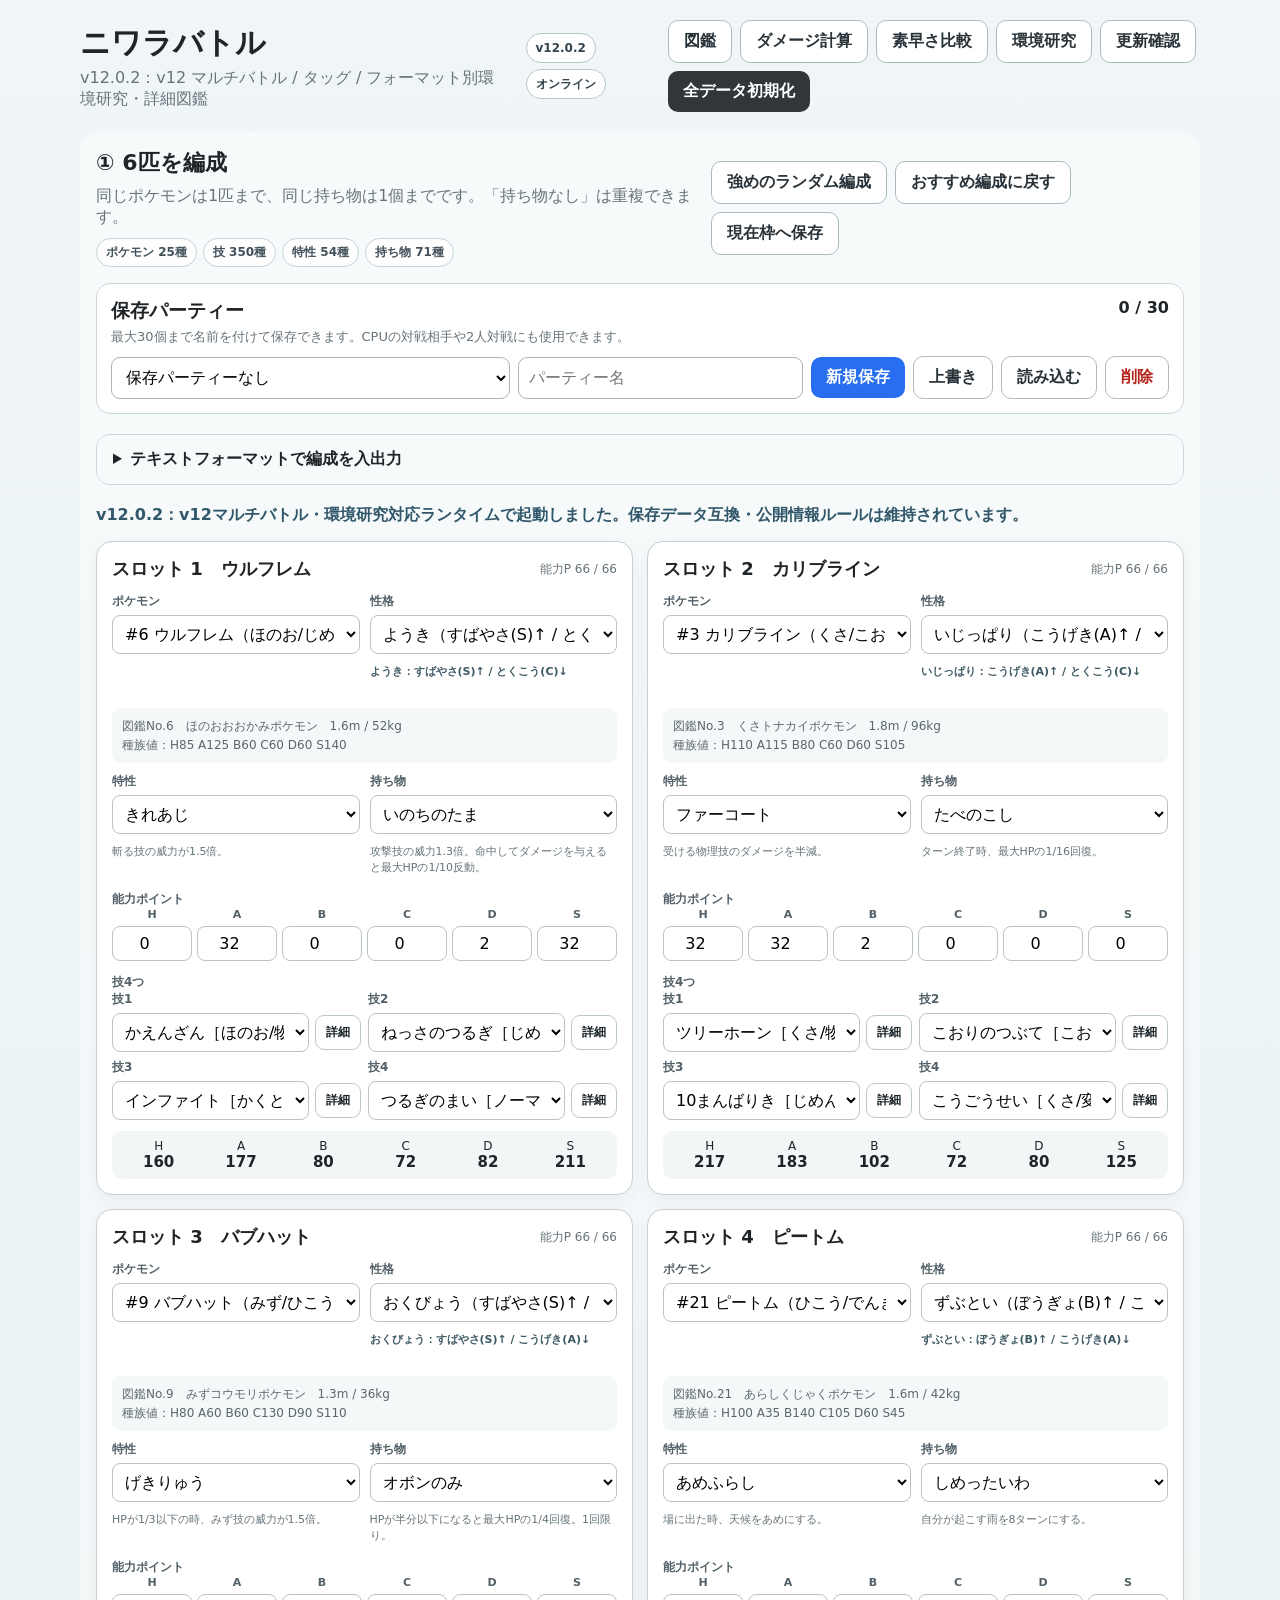
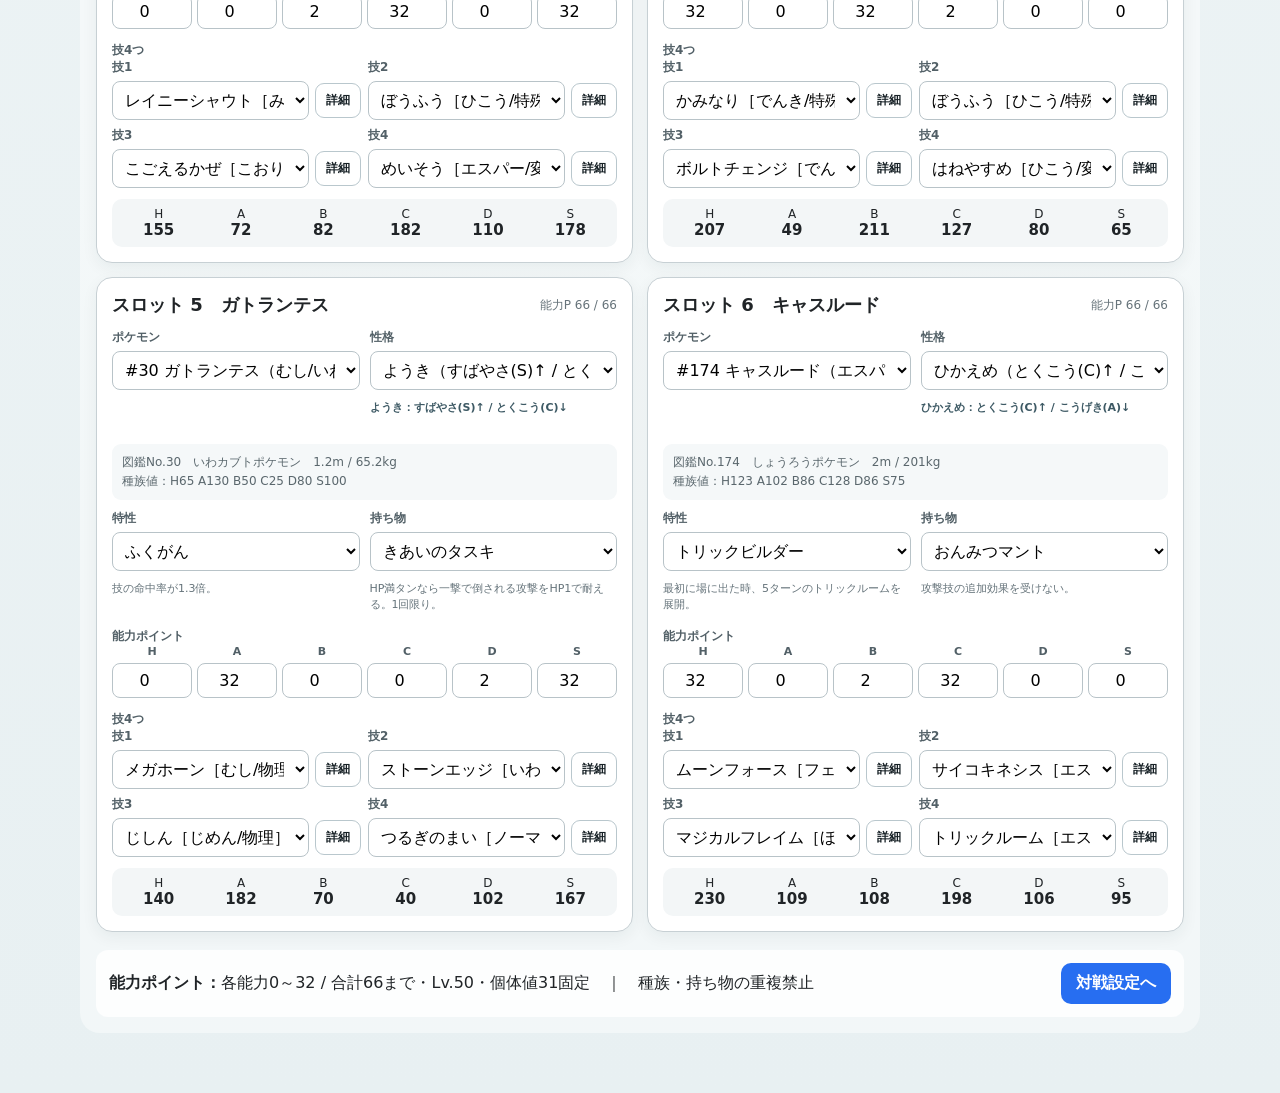
==== index.html @ 71c0b867 "Add files via upload" ====
<!DOCTYPE html>
<html lang="ja">
<head>
  <meta charset="UTF-8">
  <meta name="viewport" content="width=device-width, initial-scale=1.0, viewport-fit=cover">
  <meta name="theme-color" content="#172126">
  <meta name="application-name" content="ニワラバトル">
  <meta name="apple-mobile-web-app-capable" content="yes">
  <meta name="apple-mobile-web-app-status-bar-style" content="black-translucent">
  <meta name="apple-mobile-web-app-title" content="ニワラバトル">
  <meta name="mobile-web-app-capable" content="yes">
  <link rel="manifest" href="manifest.webmanifest">
  <link rel="apple-touch-icon" href="icons/icon-192.png">
  <title>ニワラバトル</title>
  <script src="app-config.js"></script>
  <link rel="stylesheet" href="style.css">
</head>
<body>
  <main class="app-shell">
    <header class="app-header">
      <div>
        <h1>ニワラバトル</h1>
        <p class="subtitle"><span data-app-version></span>：v12 マルチバトル / タッグ / フォーマット別環境研究・詳細図鑑</p>
      </div>
      <div class="pwa-runtime-status" aria-label="PWA状態">
        <span id="pwa-version-badge" class="runtime-badge" data-app-version></span>
        <span id="pwa-network-status" class="runtime-badge" aria-live="polite">オンライン</span>
      </div>
      <div class="header-actions">
        <button id="open-pokedex-button" class="ghost-button" type="button">図鑑</button>
        <button id="open-damage-calc-button" class="ghost-button" type="button">ダメージ計算</button>
        <button id="open-speed-check-button" class="ghost-button" type="button" data-open-speed-check aria-haspopup="dialog">素早さ比較</button>
        <button id="open-research-button" class="ghost-button" type="button">環境研究</button>
        <button id="pwa-install-button" class="ghost-button hidden" type="button">アプリをインストール</button>
        <button id="pwa-update-check-button" class="ghost-button" type="button">更新確認</button>
        <button id="go-builder-button" class="ghost-button hidden">編成へ戻る</button>
        <button id="reset-all-button" class="dark-button" type="button" title="現在編成・保存パーティー・環境研究結果をすべて削除">全データ初期化</button>
      </div>
    </header>

    <section id="builder-screen" class="screen">
      <div class="section-heading">
        <div>
          <h2>① 6匹を編成</h2>
          <p>同じポケモンは1匹まで、同じ持ち物は1個までです。「持ち物なし」は重複できます。</p>
          <div id="data-counts" class="data-counts"></div>
        </div>
        <div class="toolbar">
          <button id="random-team-button" class="ghost-button">強めのランダム編成</button>
          <button id="recommended-button" class="ghost-button">おすすめ編成に戻す</button>
          <button id="save-team-button" class="ghost-button">現在枠へ保存</button>
        </div>
      </div>

      <section class="party-library-panel">
        <div class="party-library-title">
          <div>
            <h3>保存パーティー</h3>
            <p>最大30個まで名前を付けて保存できます。CPUの対戦相手や2人対戦にも使用できます。</p>
          </div>
          <strong id="saved-party-count">0 / 30</strong>
        </div>
        <div class="party-library-controls">
          <select id="saved-party-select" aria-label="保存パーティー"></select>
          <input id="saved-party-name" type="text" maxlength="24" placeholder="パーティー名">
          <button id="save-new-party-button" class="primary-button" type="button">新規保存</button>
          <button id="overwrite-party-button" class="ghost-button" type="button">上書き</button>
          <button id="load-party-button" class="ghost-button" type="button">読み込む</button>
          <button id="delete-party-button" class="ghost-button danger-text" type="button">削除</button>
        </div>
      </section>

      <details class="team-format-panel">
        <summary>テキストフォーマットで編成を入出力</summary>
        <div class="team-format-content">
          <p>6匹分のフォーマットを貼り付けると、現在の編成へ一括反映できます。名前または内部IDを使用できます。</p>
          <textarea id="team-format-input" rows="16" spellcheck="false" placeholder="# ニワラバトル編成フォーマット v1
[1]
ポケモン: ウルフレム
特性: きれあじ
持ち物: いのちのたま
性格: ようき
能力P: H=0 A=32 B=0 C=0 D=2 S=32
技: かえんざん / じしん / インファイト / つるぎのまい

…6匹分"></textarea>
          <div class="team-format-actions">
            <button id="apply-team-format-button" class="primary-button" type="button">入力内容を編成へ反映</button>
            <button id="copy-current-team-format-button" class="ghost-button" type="button">現在の編成をコピー</button>
            <button id="copy-empty-team-format-button" class="ghost-button" type="button">空フォーマットをコピー</button>
          </div>
          <div id="team-format-message" class="team-format-message" aria-live="polite"></div>
          <div class="team-format-help">
            <strong>固定フォーマット</strong>：各ブロックを <code>[1]</code>〜<code>[6]</code> で区切り、
            <code>ポケモン / 特性 / 持ち物 / 性格 / 能力P / 技</code> を記入します。
            技は「/」区切りで4つ、能力Pは H/A/B/C/D/S を指定してください。
          </div>
        </div>
      </details>

      <div id="builder-message" class="notice"></div>
      <div id="builder-slots" class="builder-grid"></div>

      <div class="bottom-action-bar">
        <div><strong>能力ポイント：</strong>各能力0～32 / 合計66まで・Lv.50・個体値31固定　｜　種族・持ち物の重複禁止</div>
        <button id="to-selection-button" class="primary-button">対戦設定へ</button>
      </div>
    </section>

    <section id="mode-screen" class="screen hidden">
      <div class="section-heading">
        <div>
          <h2>② 対戦設定</h2>
          <p>CPU戦・CPU vs CPU観戦・同じ端末での2人対戦を選択します。</p>
        </div>
        <button id="mode-back-button" class="ghost-button">編成へ戻る</button>
      </div>
      <div class="mode-grid">
        <label class="mode-card">
          <span>バトル形式</span>
          <select id="battle-format-select">
            <option value="single">シングル（6→3）</option>
            <option value="double">ダブル（6→4 / 場2体）</option>
            <option value="triple">トリプル（6→6 / 場3体）</option>
            <option value="full6">6vs6（6体 / 場1体）</option>
            <option value="tag">タッグ（4人 / 各3体）</option>
          </select>
        </label>
        <label class="mode-card">
          <span>対戦モード</span>
          <select id="battle-mode-select">
            <option value="cpu">対CPU戦</option>
            <option value="cpu-cpu">CPU vs CPU（観戦）</option>
            <option value="pvp">2人対戦（同じ端末）</option>
          </select>
        </label>
        <label class="mode-card">
          <span id="player-a-source-label">プレイヤーAのパーティー</span>
          <select id="player-a-party-source"></select>
        </label>
        <label class="mode-card">
          <span id="player-b-source-label">CPUのパーティー</span>
          <select id="player-b-party-source"></select>
        </label>
        <label id="cpu-difficulty-a-card" class="mode-card hidden">
          <span>CPU Aの強さ</span>
          <select id="cpu-difficulty-a-select">
            <option value="normal">普通</option>
            <option value="strong">強い</option>
            <option value="very-strong" selected>非常に強い</option>
          </select>
        </label>
        <label id="cpu-difficulty-b-card" class="mode-card">
          <span id="cpu-difficulty-b-label">CPUの強さ</span>
          <select id="cpu-difficulty-b-select">
            <option value="normal">普通</option>
            <option value="strong">強い</option>
            <option value="very-strong" selected>非常に強い</option>
          </select>
        </label>
      </div>
      <section id="tag-participant-config" class="tag-participant-config hidden" aria-label="タッグ参加者設定"></section>
      <div id="mode-help-note" class="notice">CPUは構築・選出・対戦を自動で行います。難易度が上がっても、相手の未公開情報は参照しません。</div>
      <div class="bottom-action-bar">
        <span></span>
        <button id="mode-continue-button" class="primary-button">選出へ</button>
      </div>
    </section>

    <section id="research-screen" class="screen hidden research-screen" aria-labelledby="research-heading">
      <div class="section-heading research-heading-row">
        <div>
          <h2 id="research-heading">環境研究シミュレーター</h2>
          <p>CPU自己対戦をWeb Workerで高速実行し、「CPU環境使用率」を集計します。人間プレイヤーの使用率ではありません。</p>
        </div>
        <button id="research-close-button" class="ghost-button" type="button">元の画面へ戻る</button>
      </div>

      <section class="research-config-panel">
        <div class="research-config-grid">
          <label><span>研究名</span><input id="research-run-name" type="text" maxlength="48" placeholder="例：ジュエルカッター調整後"></label>
          <label><span>バトル形式</span><select id="research-format"><option value="single">シングル</option><option value="double">ダブル</option><option value="triple">トリプル</option><option value="full6">6vs6</option><option value="tag">タッグ</option></select></label>
          <label><span>目標試合数</span><input id="research-target" type="number" min="1" max="1000000" step="100" value="10000" inputmode="numeric"></label>
          <label><span>CPU A</span><select id="research-ai-a"><option value="normal">普通</option><option value="strong">強い</option><option value="very-strong" selected>非常に強い</option></select></label>
          <label><span>CPU B</span><select id="research-ai-b"><option value="normal">普通</option><option value="strong">強い</option><option value="very-strong" selected>非常に強い</option></select></label>
          <label><span>構築方式</span><select id="research-build-mode"><option value="auto" selected>難易度連動・強化構築</option><option value="mixed">準ランダム構築</option><option value="uniform">完全ランダム寄り</option></select></label>
          <label><span>並列Worker</span><select id="research-workers"><option value="1">1</option><option value="2">2</option><option value="3">3</option><option value="4" selected>4</option><option value="6">6</option><option value="8">8</option></select></label>
          <label><span>乱数シード</span><input id="research-seed" type="text" value="niwara-v12" maxlength="40"></label>
          <label><span>最大ターン</span><input id="research-turn-limit" type="number" min="20" max="500" value="200" inputmode="numeric"></label>
        </div>
        <div class="research-quick-targets" aria-label="試合数プリセット">
          <button class="ghost-button compact-button" type="button" data-research-target="1000">1,000戦</button>
          <button class="ghost-button compact-button" type="button" data-research-target="10000">10,000戦</button>
          <button class="ghost-button compact-button" type="button" data-research-target="50000">50,000戦</button>
          <button class="ghost-button compact-button" type="button" data-research-target="100000">100,000戦</button>
        </div>
        <div class="research-actions">
          <button id="research-start" class="primary-button" type="button">新しい研究を開始</button>
          <button id="research-pause" class="ghost-button" type="button" disabled>一時停止</button>
          <button id="research-resume" class="ghost-button" type="button" disabled>再開</button>
          <button id="research-export-csv" class="ghost-button" type="button">CSV出力</button>
          <button id="research-export-json" class="ghost-button" type="button">JSON出力</button>
        </div>
        <div class="research-progress" aria-live="polite">
          <div class="research-progress-track"><div id="research-progress-bar" class="research-progress-bar"></div></div>
          <strong id="research-progress-text">未開始</strong>
          <span id="research-progress-meta"></span>
          <span id="research-status" class="research-status">待機中</span>
        </div>
        <p class="research-note">シミュレーションはアプリを開いている間だけ進みます。途中結果はIndexedDBへ保存されるため、停止・再開できます。画面を閉じても完了済み集計は残ります。高速研究コアは大量試行向けで、通常対戦と同じデータ・能力値・タイプ相性・主要な技/持ち物/場効果を使用しますが、極端に特殊な専用効果は簡略化される場合があります。</p>
      </section>

      <div id="research-summary" class="research-kpi-grid"></div>

      <details class="research-table-panel" open><summary>ポケモン使用率・選出率・勝率</summary>
        <div class="research-table-scroll"><table><thead><tr><th>ポケモン</th><th>構築採用率</th><th>選出率</th><th>先発率</th><th>選出時勝率</th><th>KO</th><th>被KO</th></tr></thead><tbody id="research-species-body"></tbody></table></div>
      </details>
      <div class="notice research-per-species-note">技・特性・持ち物の使用率は、下の「ポケモン別：技・特性・持ち物」でポケモンごとに表示します。</div>
      <details class="research-table-panel"><summary>よく使われる性格・能力P</summary>
        <div class="research-table-scroll"><table><thead><tr><th>ポケモン</th><th>性格</th><th>能力P H/A/B/C/D/S</th><th>採用数</th></tr></thead><tbody id="research-spreads-body"></tbody></table></div>
      </details>
      <details class="research-table-panel" open><summary>ポケモン別：技・特性・持ち物</summary>
        <div class="research-species-detail-toolbar"><label>ポケモン<select id="research-species-detail-select"></select></label><span id="research-species-detail-note" class="view-note"></span></div>
        <div id="research-species-detail" class="research-species-detail"></div>
      </details>
      <details class="research-table-panel"><summary>選出対面統計</summary>
        <p class="research-note">勝利側と敗北側の選出メンバーを組み合わせた参考対面統計です。形式ごとの選出数に応じて集計します。直接1対1で殴り合った回数とは異なります。</p>
        <div class="research-table-scroll"><table><thead><tr><th>組み合わせ</th><th>サンプル</th><th>勝率</th></tr></thead><tbody id="research-matchups-body"></tbody></table></div>
      </details>

      <section class="research-history-panel">
        <h3>保存済み研究</h3>
        <div class="research-table-scroll"><table><thead><tr><th>研究名</th><th>版</th><th>進捗</th><th>状態</th><th>更新日時</th><th>操作</th></tr></thead><tbody id="research-history-body"></tbody></table></div>
      </section>
      <section class="research-compare-panel">
        <h3>調整前後を比較</h3>
        <div class="research-compare-controls">
          <label>比較元<select id="research-compare-base"></select></label>
          <label>比較先<select id="research-compare-new"></select></label>
          <button id="research-compare-button" class="primary-button" type="button">比較する</button>
        </div>
        <div class="research-table-scroll"><table><thead><tr><th>ポケモン</th><th>元使用率</th><th>新使用率</th><th>差</th><th>元勝率</th><th>新勝率</th><th>差</th></tr></thead><tbody id="research-compare-body"></tbody></table></div>
      </section>
    </section>

    <section id="selection-screen" class="screen hidden">
      <div class="section-heading">
        <div>
          <h2 id="selection-heading">③ 3匹を選出</h2>
          <p id="selection-description">6匹から3匹を順番に選んでください。最初に選んだポケモンが先発です。</p>
        </div>
        <button id="back-to-builder-button" class="ghost-button">対戦設定へ戻る</button>
      </div>

      <div id="selection-operator-banner" class="operator-banner" aria-live="polite">選出操作中：プレイヤーA</div>
      <section class="selection-view-toolbar">
        <div>
          <strong>見せ合い表示</strong>
          <span class="view-note">観戦は両者の公開情報、神視点は両者の完全情報を表示します。選出操作は「選出者視点」で行います。</span>
        </div>
        <div class="selection-view-actions">
          <div id="selection-view-buttons" class="view-buttons">
            <button type="button" data-selection-view="chooser" class="ghost-button">選出者視点</button>
            <button type="button" data-selection-view="spectator" class="ghost-button">観戦視点</button>
            <button type="button" data-selection-view="god" class="ghost-button">神視点</button>
          </div>
          <button id="copy-selection-context-button" type="button" class="ghost-button">状況＋ログをコピー</button>
        </div>
      </section>

      <div class="preview-panel">
        <div class="preview-title-row">
          <h3 id="enemy-preview-title">相手の6匹</h3>
          <button id="reroll-enemy-button" class="ghost-button">CPU構築を再生成</button>
        </div>
        <div id="enemy-preview" class="preview-grid"></div>
      </div>

      <div class="preview-panel">
        <div class="preview-title-row">
          <h3 id="player-preview-title">プレイヤーAの6匹</h3>
          <span id="selection-count" class="selection-count">0 / 3</span>
        </div>
        <div id="player-preview" class="preview-grid selectable"></div>
      </div>

      <div class="bottom-action-bar">
        <button id="clear-selection-button" class="ghost-button">選出をやり直す</button>
        <button id="start-battle-button" class="primary-button" disabled>この3匹で確定</button>
      </div>
    </section>

    <section id="format-battle-screen" class="screen hidden format-battle-screen">
      <div class="section-heading">
        <div><h2 id="format-battle-title">マルチバトル</h2><p id="format-battle-subtitle">ダブル・トリプル・6vs6・タッグ用のバトル画面です。</p></div>
        <button id="format-battle-exit" class="ghost-button danger-text" type="button">対戦を終了</button>
      </div>
      <div id="format-operator-banner" class="operator-banner" aria-live="polite"></div>
      <section class="view-toolbar">
        <div><strong>表示視点</strong><span class="view-note">人間参加者は自分側の完全情報、相手側は公開情報のみ。観戦は公開情報、神視点は完全情報です。</span></div>
        <div class="view-toolbar-actions"><div id="format-view-buttons" class="view-buttons"></div><div class="battle-utility-buttons"><button id="format-team-preview-button" class="ghost-button" type="button">見せ合いを確認</button><button id="format-bench-status-button" class="ghost-button" type="button">控え状態を確認</button><button id="format-pokedex-button" class="ghost-button" type="button">図鑑</button><button id="format-copy-log-button" class="ghost-button" type="button">状況＋ログをコピー</button></div></div>
      </section>
      <section id="format-autoplay-controls" class="cpu-cpu-controls hidden"><div><strong>自動対戦</strong> <span id="format-autoplay-status">進行中</span></div><div class="cpu-cpu-actions"><button id="format-autoplay-toggle" class="ghost-button" type="button">一時停止</button><button id="format-autoplay-step" class="ghost-button" type="button">1ターン進める</button><label>速度<select id="format-autoplay-speed"><option value="1200">ゆっくり</option><option value="650" selected>標準</option><option value="250">速い</option></select></label></div></section>
      <section class="field-bar"><div><span class="field-label">形式</span><strong id="format-name-text">-</strong></div><div><span class="field-label">天候</span><strong id="format-weather-text">なし</strong></div><div><span class="field-label">フィールド</span><strong id="format-terrain-text">なし</strong></div><div><span class="field-label">ルーム</span><strong id="format-room-text">なし</strong></div><div><span class="field-label">ターン</span><strong id="format-turn-text">1</strong></div></section>
      <div id="format-battle-board" class="format-battle-board"></div>
      <section id="format-command-area" class="command-area"><h2>コマンド</h2><div id="format-command-content"></div></section>
      <section class="log-area"><h2>バトルログ</h2><div id="format-battle-log" class="battle-log"></div></section>
    </section>

    <section id="battle-screen" class="screen hidden">
      <div id="battle-operator-banner" class="operator-banner" aria-live="polite">操作中：プレイヤーA</div>
      <section class="view-toolbar">
        <div>
          <strong>表示視点</strong>
          <span class="view-note">A/Bは本人視点、観戦は公開情報、神視点は全情報です。</span>
        </div>
        <div class="view-toolbar-actions">
          <div id="view-buttons" class="view-buttons">
            <button type="button" data-view="A" class="ghost-button">プレイヤーA視点</button>
            <button type="button" data-view="B" class="ghost-button">プレイヤーB視点</button>
            <button type="button" data-view="spectator" class="ghost-button">観戦視点</button>
            <button type="button" data-view="god" class="ghost-button">神視点</button>
          </div>
          <div class="battle-utility-buttons">
            <button id="team-preview-button" type="button" class="ghost-button">見せ合いを確認</button>
            <button id="bench-status-button" type="button" class="ghost-button">控え状態を確認</button>
            <button id="copy-battle-context-button" type="button" class="ghost-button">状況＋ログをコピー</button>
            <button id="battle-pokedex-button" type="button" class="ghost-button">図鑑</button>
            <button id="battle-damage-calc-button" type="button" class="ghost-button">ダメージ計算</button>
            <button id="battle-speed-check-button" type="button" class="ghost-button" data-open-speed-check aria-haspopup="dialog">素早さ比較</button>
          </div>
        </div>
      </section>

      <section id="cpu-cpu-controls" class="cpu-cpu-controls hidden" aria-live="polite">
        <div class="cpu-cpu-status-wrap"><strong>CPU vs CPU</strong><span id="cpu-cpu-status">自動進行中</span></div>
        <div class="cpu-cpu-actions">
          <button id="cpu-cpu-toggle-button" type="button" class="ghost-button">一時停止</button>
          <button id="cpu-cpu-step-button" type="button" class="ghost-button">1ターン進める</button>
          <label>進行速度
            <select id="cpu-cpu-speed-select">
              <option value="1200">ゆっくり</option>
              <option value="650" selected>標準</option>
              <option value="250">速い</option>
            </select>
          </label>
        </div>
      </section>

      <section class="field-bar">
        <div><span class="field-label">天候</span><strong id="weather-text">なし</strong></div>
        <div><span class="field-label">ルーム</span><strong id="room-text">なし</strong></div>
        <div><span class="field-label">フィールド</span><strong id="terrain-text">なし</strong></div>
        <div><span class="field-label">場の効果</span><strong id="side-effect-text">なし</strong></div>
        <div><span class="field-label">おいかぜ</span><strong id="tailwind-text">なし</strong></div>
        <div><span class="field-label">ターン</span><strong id="turn-text">1</strong></div>
        <button id="forfeit-button" class="ghost-button danger-text">対戦を終了</button>
      </section>

      <section class="team-area">
        <h2 id="top-team-heading">プレイヤーBチーム</h2>
        <div id="enemy-team-status" class="team-status"></div>
      </section>

      <section class="battle-card enemy-card">
        <div class="pokemon-header">
          <div><h2 id="opponent-name">-</h2><span id="opponent-type" class="type-text">-</span></div>
          <span id="opponent-status" class="status-badge hidden"></span>
        </div>
        <div class="meta-row">
          <span>特性：<strong id="opponent-ability">-</strong></span>
          <span>持ち物：<strong id="opponent-item">-</strong></span>
          <span>性格：<strong id="opponent-nature">-</strong></span>
        </div>
        <div class="hp-area">
          <div class="hp-label"><span>HP</span><span id="opponent-hp">-</span></div>
          <div class="hp-bar"><div id="opponent-hp-fill" class="hp-fill"></div></div>
        </div>
        <div id="opponent-stages" class="stage-display"></div>
        <div id="opponent-private-detail" class="battle-detail-box"></div>
      </section>

      <div class="versus">VS</div>

      <section class="battle-card player-card">
        <div class="pokemon-header">
          <div><h2 id="player-name">-</h2><span id="player-type" class="type-text">-</span></div>
          <span id="player-status" class="status-badge hidden"></span>
        </div>
        <div class="meta-row">
          <span>特性：<strong id="player-ability">-</strong></span>
          <span>持ち物：<strong id="player-item">-</strong></span>
          <span>性格：<strong id="player-nature">-</strong></span>
        </div>
        <div class="hp-area">
          <div class="hp-label"><span>HP</span><span id="player-hp">-</span></div>
          <div class="hp-bar"><div id="player-hp-fill" class="hp-fill"></div></div>
        </div>
        <div id="player-stages" class="stage-display"></div>
        <div id="player-private-detail" class="battle-detail-box"></div>
      </section>

      <section class="team-area">
        <h2 id="bottom-team-heading">プレイヤーAチーム</h2>
        <div id="player-team-status" class="team-status"></div>
      </section>

      <section class="command-area">
        <h2 id="command-owner-text">たたかう（プレイヤーA）</h2>
        <div id="move-container" class="move-grid"></div>
      </section>
      <section class="command-area">
        <h2>ポケモン</h2>
        <div id="switch-container" class="switch-grid"></div>
      </section>
      <section class="log-area">
        <h2>バトルログ</h2>
        <div id="battle-log" class="battle-log"></div>
      </section>
    </section>
  </main>

  <div id="pass-overlay" class="pass-overlay hidden" aria-hidden="true">
    <div class="pass-card" role="dialog" aria-modal="true" tabindex="-1" aria-labelledby="pass-title">
      <div class="pass-kicker">2人対戦・非公開入力</div>
      <h2 id="pass-title">端末を渡してください</h2>
      <p id="pass-message"></p>
      <button id="pass-continue-button" class="primary-button" type="button">続ける</button>
    </div>
  </div>


  <div id="team-preview-modal" class="move-modal hidden" aria-hidden="true">
    <div class="move-modal-backdrop" data-close-team-preview></div>
    <section class="move-modal-card team-preview-modal-card" role="dialog" aria-modal="true" tabindex="-1" aria-labelledby="team-preview-title">
      <div class="move-modal-header">
        <div><div class="move-modal-kicker">見せ合い情報</div><h2 id="team-preview-title">相手の6匹</h2></div>
        <button id="team-preview-close" class="ghost-button" type="button">閉じる</button>
      </div>
      <div id="team-preview-note" class="team-preview-note">見せ合い時に公開された情報のみ表示します。技・特性・持ち物・実数値・選出内容は表示しません。</div>
      <div id="team-preview-body" class="team-preview-body"></div>
    </section>
  </div>

  <div id="bench-status-modal" class="move-modal utility-modal hidden" aria-hidden="true">
    <div class="move-modal-backdrop" data-close-bench-status></div>
    <section class="move-modal-card utility-modal-card bench-status-modal-card" role="dialog" aria-modal="true" tabindex="-1" aria-labelledby="bench-status-title">
      <div class="move-modal-header">
        <div><div class="move-modal-kicker">選出3匹の現在状態</div><h2 id="bench-status-title">控え状態</h2></div>
        <button id="bench-status-close" class="ghost-button" type="button">閉じる</button>
      </div>
      <div class="utility-modal-scroll" data-utility-scroll>
        <p id="bench-status-note" class="team-preview-note">現在の視点で確認できる情報だけを表示します。</p>
        <div id="bench-status-body" class="bench-status-body"></div>
      </div>
    </section>
  </div>

  <div id="move-detail-modal" class="move-modal hidden" aria-hidden="true">
    <div class="move-modal-backdrop" data-close-move-modal></div>
    <section class="move-modal-card" role="dialog" aria-modal="true" tabindex="-1" aria-labelledby="move-detail-title">
      <div class="move-modal-header">
        <div><div class="move-modal-kicker">技詳細</div><h2 id="move-detail-title">-</h2></div>
        <button id="move-detail-close" class="ghost-button" type="button">閉じる</button>
      </div>
      <div id="move-detail-body" class="move-detail-body"></div>
    </section>
  </div>


  <div id="pokedex-modal" class="move-modal utility-modal hidden" aria-hidden="true">
    <div class="move-modal-backdrop" data-close-pokedex></div>
    <section class="move-modal-card utility-modal-card" role="dialog" aria-modal="true" tabindex="-1" aria-labelledby="pokedex-title">
      <div class="move-modal-header">
        <div><div class="move-modal-kicker">ニワラ図鑑</div><h2 id="pokedex-title">ポケモン図鑑</h2></div>
        <button id="pokedex-close" class="ghost-button" type="button">閉じる</button>
      </div>
      <div class="utility-modal-scroll" data-utility-scroll>
        <div class="pokedex-layout">
          <aside class="pokedex-sidebar">
            <input id="pokedex-search" type="search" placeholder="名前・図鑑番号・キーワード" aria-label="図鑑検索">
            <details class="pokedex-advanced" open>
              <summary>詳細検索</summary>
              <div class="pokedex-filter-two-col">
                <label>タイプ1<select id="pokedex-filter-type"><option value="">すべて</option></select></label>
                <label>タイプ2<select id="pokedex-filter-type2"><option value="">指定なし</option></select></label>
              </div>
              <label>特性<select id="pokedex-filter-ability"><option value="">すべて</option></select></label>
              <label>覚える技<select id="pokedex-filter-move"><option value="">すべて</option></select></label>
              <div class="pokedex-filter-two-col">
                <label>合計種族値≧<input id="pokedex-min-bst" type="number" min="0" max="999" placeholder="0"></label>
                <label>合計種族値≦<input id="pokedex-max-bst" type="number" min="0" max="999" placeholder="指定なし"></label>
              </div>
              <div class="pokedex-stat-filter-grid">
                <label>H≧<input id="pokedex-min-hp" type="number" min="0" max="255" placeholder="0"></label>
                <label>H≦<input id="pokedex-max-hp" type="number" min="0" max="255" placeholder="-" ></label>
                <label>A≧<input id="pokedex-min-atk" type="number" min="0" max="255" placeholder="0"></label>
                <label>A≦<input id="pokedex-max-atk" type="number" min="0" max="255" placeholder="-" ></label>
                <label>B≧<input id="pokedex-min-def" type="number" min="0" max="255" placeholder="0"></label>
                <label>B≦<input id="pokedex-max-def" type="number" min="0" max="255" placeholder="-" ></label>
                <label>C≧<input id="pokedex-min-spa" type="number" min="0" max="255" placeholder="0"></label>
                <label>C≦<input id="pokedex-max-spa" type="number" min="0" max="255" placeholder="-" ></label>
                <label>D≧<input id="pokedex-min-spd" type="number" min="0" max="255" placeholder="0"></label>
                <label>D≦<input id="pokedex-max-spd" type="number" min="0" max="255" placeholder="-" ></label>
                <label>S≧<input id="pokedex-min-spe" type="number" min="0" max="255" placeholder="0"></label>
                <label>S≦<input id="pokedex-max-spe" type="number" min="0" max="255" placeholder="-" ></label>
              </div>
              <label>並び順<select id="pokedex-sort"><option value="number">図鑑番号</option><option value="bst-desc">種族値合計↓</option><option value="speed-desc">素早さ↓</option><option value="hp-desc">HP↓</option><option value="attack-desc">攻撃↓</option><option value="specialAttack-desc">特攻↓</option></select></label>
              <button id="pokedex-clear-filters" class="ghost-button compact-button" type="button">条件をクリア</button>
            </details>
            <label class="pokedex-research-format">環境統計<select id="pokedex-research-format"><option value="single">シングル</option><option value="double">ダブル</option><option value="triple">トリプル</option><option value="full6">6vs6</option><option value="tag">タッグ</option></select></label>
            <div id="pokedex-list" class="pokedex-list"></div>
          </aside>
          <div id="pokedex-detail" class="pokedex-detail"></div>
        </div>
      </div>
    </section>
  </div>

  <div id="damage-calc-modal" class="move-modal utility-modal hidden" aria-hidden="true">
    <div class="move-modal-backdrop" data-close-damage-calc></div>
    <section class="move-modal-card utility-modal-card" role="dialog" aria-modal="true" tabindex="-1" aria-labelledby="damage-calc-title">
      <div class="move-modal-header">
        <div><div class="move-modal-kicker">バトルツール</div><h2 id="damage-calc-title">ダメージ計算シミュレーター</h2></div>
        <button id="damage-calc-close" class="ghost-button" type="button">閉じる</button>
      </div>
      <div class="utility-modal-scroll" data-utility-scroll>
        <div class="damage-toolbar">
          <button id="damage-load-current" class="ghost-button" type="button">現在の対面を読み込む</button>
          <button id="damage-swap-sides" class="ghost-button" type="button">攻撃側 ↔ 防御側</button>
          <span class="view-note">ゲーム本体と同じダメージ計算関数を使用します。対戦中の読み込みでは、相手の非公開情報（能力P・性格・未公開特性/持ち物/技）は取得しません。</span>
        </div>
        <div class="damage-grid">
          <section class="damage-side-card">
            <h3>攻撃側</h3>
            <label>ポケモン<select id="damage-atk-species"></select></label>
            <label>特性<select id="damage-atk-ability"></select></label>
            <label>持ち物<select id="damage-atk-item"></select></label>
            <label>性格<select id="damage-atk-nature"></select></label>
            <label>HP %<input id="damage-atk-hp" type="number" min="1" max="100" value="100"></label>
            <div class="damage-stat-points" id="damage-atk-points"></div>
            <label>攻撃側能力ランク<select id="damage-atk-stage"></select></label>
            <label>技<select id="damage-move"></select></label>
            <div id="damage-atk-load-note" class="damage-load-note" aria-live="polite"></div>
          </section>
          <section class="damage-side-card">
            <h3>防御側</h3>
            <label>ポケモン<select id="damage-def-species"></select></label>
            <label>特性<select id="damage-def-ability"></select></label>
            <label>持ち物<select id="damage-def-item"></select></label>
            <label>性格<select id="damage-def-nature"></select></label>
            <label>HP %<input id="damage-def-hp" type="number" min="1" max="100" value="100"></label>
            <div class="damage-stat-points" id="damage-def-points"></div>
            <label>防御側能力ランク<select id="damage-def-stage"></select></label>
            <div id="damage-def-load-note" class="damage-load-note" aria-live="polite"></div>
          </section>
        </div>
        <div class="damage-actions">
          <label class="inline-check"><input id="damage-critical" type="checkbox"> 急所として計算</label>
          <button id="damage-calculate" class="primary-button" type="button">計算する</button>
        </div>
        <div id="damage-result" class="damage-result" aria-live="polite">条件を設定して「計算する」を押してください。</div>
      </div>
    </section>
  </div>

  <div id="speed-check-modal" class="move-modal utility-modal hidden" aria-hidden="true">
    <div class="move-modal-backdrop" data-close-speed-check></div>
    <section class="move-modal-card utility-modal-card" role="dialog" aria-modal="true" tabindex="-1" aria-labelledby="speed-check-title">
      <div class="move-modal-header">
        <div><div class="move-modal-kicker">バトルツール</div><h2 id="speed-check-title">素早さ比較ツール</h2></div>
        <button id="speed-check-close" class="ghost-button" type="button">閉じる</button>
      </div>
      <div class="utility-modal-scroll" data-utility-scroll>
        <div class="damage-toolbar">
          <button id="speed-load-current" class="ghost-button" type="button">現在の対面を読み込む</button>
          <span class="view-note">基準ポケモンより「1でも速くなる」ために必要なS能力Pを、上昇補正・無補正・下降補正ごとに計算します。対戦中の相手側は公開情報のみ読み込みます。</span>
        </div>
        <div class="speed-grid">
          <section class="damage-side-card">
            <h3>基準：抜きたいポケモン</h3>
            <label>ポケモン<select id="speed-target-species"></select></label>
            <label>特性<select id="speed-target-ability"></select></label>
            <label>持ち物<select id="speed-target-item"></select></label>
            <label>性格<select id="speed-target-nature"></select></label>
            <label>S能力P<input id="speed-target-points" type="number" min="0" max="32" value="0" inputmode="numeric"></label>
            <label>Sランク<select id="speed-target-stage"></select></label>
            <label class="inline-check"><input id="speed-target-paralysis" type="checkbox"> まひ</label>
            <label class="inline-check"><input id="speed-target-tailwind" type="checkbox"> おいかぜ</label>
            <div id="speed-target-load-note" class="damage-load-note" aria-live="polite"></div>
          </section>
          <section class="damage-side-card">
            <h3>比較：抜きたい側</h3>
            <label>ポケモン<select id="speed-chaser-species"></select></label>
            <label>特性<select id="speed-chaser-ability"></select></label>
            <label>持ち物<select id="speed-chaser-item"></select></label>
            <label>Sランク<select id="speed-chaser-stage"></select></label>
            <label class="inline-check"><input id="speed-chaser-paralysis" type="checkbox"> まひ</label>
            <label class="inline-check"><input id="speed-chaser-tailwind" type="checkbox"> おいかぜ</label>
            <div id="speed-chaser-load-note" class="damage-load-note" aria-live="polite"></div>
          </section>
        </div>
        <div class="damage-actions">
          <button id="speed-calculate" class="primary-button" type="button">必要なS能力Pを計算</button>
        </div>
        <div id="speed-result" class="damage-result" aria-live="polite">条件を設定して「必要なS能力Pを計算」を押してください。</div>
      </div>
    </section>
  </div>

  <div id="pwa-update-banner" class="pwa-update-banner hidden" role="status" aria-live="polite">
    <div>
      <strong>新しいバージョンがあります</strong>
      <span>対戦が終わってから更新できます。保存パーティーは引き継がれます。</span>
    </div>
    <div class="pwa-update-actions">
      <button id="pwa-update-now-button" class="primary-button" type="button">今すぐ更新</button>
      <button id="pwa-update-later-button" class="ghost-button" type="button">あとで</button>
    </div>
  </div>
  <div id="pwa-status-toast" class="pwa-status-toast hidden" role="status" aria-live="polite"></div>

  <script src="game-data.js"></script>
  <script src="game.js"></script>
  <script src="pwa.js"></script>
  <script src="format-engine.js"></script>
  <script src="sim-manager.js"></script>
  <script src="pokedex-research.js"></script>
</body>
</html>
---- style.css ----
* { box-sizing: border-box; }

:root {
  --bg: #e8f0f2;
  --panel: #ffffff;
  --ink: #202427;
  --muted: #66737a;
  --line: #c7d0d4;
  --accent: #276ef1;
  --accent-dark: #174ca8;
  --danger: #b42318;
  --good: #32934b;
  --warn: #d59a22;
}

body {
  margin: 0;
  font-family: system-ui, -apple-system, BlinkMacSystemFont, "Segoe UI", sans-serif;
  color: var(--ink);
  background: linear-gradient(180deg, #f0f6f7, var(--bg));
}

button, select, input { font: inherit; }
button { cursor: pointer; }
button:disabled { cursor: default; opacity: 0.45; }
.hidden { display: none !important; }

.app-shell {
  width: min(1120px, calc(100% - 24px));
  margin: 0 auto;
  padding: 20px 0 60px;
}

.app-header {
  display: flex;
  justify-content: space-between;
  align-items: center;
  gap: 20px;
  margin-bottom: 20px;
}

h1 { margin: 0; font-size: 30px; }
h2 { margin: 0 0 8px; font-size: 22px; }
h3 { margin: 0 0 10px; }
p { color: var(--muted); }
.subtitle { margin: 4px 0 0; }
.header-actions, .toolbar { display: flex; gap: 8px; flex-wrap: wrap; }

.primary-button, .dark-button, .ghost-button {
  border-radius: 10px;
  padding: 10px 15px;
  font-weight: 700;
}
.primary-button { border: 0; color: white; background: var(--accent); }
.primary-button:hover:not(:disabled) { background: var(--accent-dark); }
.dark-button { border: 0; color: white; background: #30363a; }
.ghost-button { border: 1px solid #aebac0; color: #283238; background: white; }
.danger-text { color: var(--danger); }

.screen {
  background: rgba(255,255,255,0.42);
  border-radius: 20px;
  padding: 16px;
}

.section-heading, .preview-title-row, .bottom-action-bar {
  display: flex;
  justify-content: space-between;
  align-items: center;
  gap: 16px;
}
.section-heading p { margin: 5px 0 0; }

.notice {
  min-height: 22px;
  margin: 14px 0;
  font-weight: 700;
  color: #31576a;
}
.notice.error { color: var(--danger); }

.builder-grid {
  display: grid;
  grid-template-columns: repeat(2, minmax(0, 1fr));
  gap: 14px;
}

.builder-card {
  background: var(--panel);
  border: 1px solid var(--line);
  border-radius: 16px;
  padding: 15px;
  box-shadow: 0 5px 16px rgba(20, 44, 55, 0.06);
}

.builder-card.invalid { border-color: #df5d54; box-shadow: 0 0 0 2px rgba(223,93,84,0.12); }
.slot-title { display: flex; justify-content: space-between; align-items: center; gap: 8px; margin-bottom: 12px; }
.slot-title strong { font-size: 18px; }
.sp-total { font-size: 12px; color: var(--muted); }
.sp-total.over { color: var(--danger); font-weight: 800; }

.form-grid {
  display: grid;
  grid-template-columns: repeat(2, minmax(0, 1fr));
  gap: 10px;
}
.form-field { display: flex; flex-direction: column; gap: 5px; }
.form-field label { font-size: 12px; font-weight: 800; color: #526067; }
.form-field select, .form-field input {
  width: 100%;
  border: 1px solid #b8c3c8;
  border-radius: 8px;
  padding: 8px;
  background: white;
}
.full-width { grid-column: 1 / -1; }

.sp-grid {
  display: grid;
  grid-template-columns: repeat(6, minmax(0, 1fr));
  gap: 5px;
}
.sp-field label { display: block; text-align: center; font-size: 11px; font-weight: 800; }
.sp-field input { padding: 7px 3px; text-align: center; }

.move-select-grid { display: grid; grid-template-columns: repeat(2, 1fr); gap: 7px; }
.stat-preview {
  margin-top: 11px;
  display: grid;
  grid-template-columns: repeat(6, 1fr);
  gap: 5px;
  background: #f3f6f7;
  border-radius: 10px;
  padding: 8px;
}
.stat-box { text-align: center; font-size: 12px; }
.stat-box strong { display: block; font-size: 15px; }

.bottom-action-bar {
  margin-top: 18px;
  padding: 13px;
  border-radius: 12px;
  background: rgba(255,255,255,0.85);
}

.preview-panel {
  background: white;
  border: 1px solid var(--line);
  border-radius: 15px;
  padding: 14px;
  margin-top: 15px;
}
.preview-grid {
  display: grid;
  grid-template-columns: repeat(3, minmax(0, 1fr));
  gap: 9px;
}
.preview-card {
  position: relative;
  min-height: 126px;
  border: 2px solid #c5cfd3;
  border-radius: 13px;
  padding: 11px;
  background: #fdfefe;
}
.selectable .preview-card { cursor: pointer; }
.selectable .preview-card:hover { border-color: #7b9fd0; }
.preview-card.selected { border-color: var(--accent); background: #edf4ff; }
.order-badge {
  position: absolute;
  top: 8px;
  right: 8px;
  width: 28px;
  height: 28px;
  display: grid;
  place-items: center;
  border-radius: 50%;
  color: white;
  background: var(--accent);
  font-weight: 900;
}
.preview-name { font-weight: 900; font-size: 17px; padding-right: 30px; }
.preview-meta { margin-top: 5px; font-size: 12px; color: var(--muted); line-height: 1.5; }
.selection-count { font-weight: 900; color: var(--accent); }

.field-bar {
  display: flex;
  justify-content: space-between;
  align-items: center;
  gap: 12px;
  background: rgba(255,255,255,0.9);
  border: 1px solid var(--line);
  border-radius: 14px;
  padding: 10px 14px;
  margin-bottom: 18px;
}
.field-label { color: var(--muted); margin-right: 8px; }

.battle-card {
  background: white;
  border: 2px solid #222;
  border-radius: 18px;
  padding: 20px;
  box-shadow: 0 5px 15px rgba(0,0,0,0.08);
}
.enemy-card { margin-left: 8%; }
.player-card { margin-right: 8%; }
.pokemon-header { display: flex; justify-content: space-between; align-items: flex-start; gap: 10px; }
.pokemon-header h2 { margin: 0; font-size: 25px; }
.type-text { display: block; margin-top: 4px; font-weight: bold; color: #555; }
.meta-row { display: flex; flex-wrap: wrap; gap: 8px 18px; margin-top: 10px; color: #555; font-size: 14px; }
.status-badge { border-radius: 999px; padding: 5px 10px; font-size: 12px; font-weight: 800; background: #444; color: white; }
.hp-area { margin-top: 16px; }
.hp-label { display: flex; justify-content: space-between; margin-bottom: 5px; font-weight: bold; }
.hp-bar { width: 100%; height: 18px; background: #ddd; border-radius: 20px; overflow: hidden; border: 1px solid #aaa; }
.hp-fill { width: 100%; height: 100%; background: #44a95b; transition: width 0.3s; }
.versus { text-align: center; font-weight: 900; font-size: 25px; margin: 12px; }
.team-area { margin: 20px 0; }
.team-status { display: flex; gap: 8px; flex-wrap: wrap; }
.team-chip { background: white; border: 1px solid #aaa; padding: 7px 10px; border-radius: 999px; font-size: 14px; }
.team-chip.active { border: 2px solid #222; font-weight: bold; }
.team-chip.fainted { opacity: 0.4; text-decoration: line-through; }

.command-area { margin-top: 25px; }
.move-grid { display: grid; grid-template-columns: repeat(2, 1fr); gap: 10px; }
.move-button { text-align: left; background: white; border: 2px solid #bbb; border-radius: 14px; padding: 14px; min-height: 112px; }
.move-button:hover:not(:disabled) { border-color: #222; transform: translateY(-1px); }
.move-name { display: block; font-size: 18px; font-weight: bold; margin-bottom: 7px; }
.move-info { display: block; color: #666; font-size: 13px; line-height: 1.55; }
.effectiveness { display: block; font-weight: bold; margin-top: 6px; }
.pp-line { display: block; margin-top: 4px; font-size: 12px; color: #555; }
.switch-grid { display: grid; grid-template-columns: repeat(3, 1fr); gap: 8px; }
.switch-button { border: 2px solid #bbb; background: white; border-radius: 12px; padding: 12px 8px; }
.stage-display { margin-top: 12px; display: flex; gap: 6px; flex-wrap: wrap; }
.stage-item { font-size: 12px; background: #eee; padding: 4px 7px; border-radius: 6px; }

.log-area { margin-top: 30px; }
.battle-log {
  background: #171717;
  color: #f5f5f5;
  border-radius: 14px;
  padding: 16px;
  min-height: 180px;
  max-height: 390px;
  overflow-y: auto;
  line-height: 1.7;
  font-size: 15px;
}
.log-turn { color: #bbb; margin-top: 8px; font-weight: bold; }
.log-system { color: #93c5fd; }
.log-weather { color: #fde68a; }
.log-status { color: #fca5a5; }

@media (max-width: 760px) {
  .app-shell { width: min(100% - 14px, 1120px); }
  .app-header, .section-heading, .bottom-action-bar { align-items: flex-start; flex-direction: column; }
  .builder-grid, .preview-grid { grid-template-columns: 1fr; }
  .form-grid { grid-template-columns: 1fr; }
  .full-width { grid-column: auto; }
  .move-select-grid { grid-template-columns: 1fr; }
  .sp-grid { grid-template-columns: repeat(3, 1fr); }
  .stat-preview { grid-template-columns: repeat(3, 1fr); }
  .enemy-card { margin-left: 4%; }
  .player-card { margin-right: 4%; }
  .move-grid, .switch-grid { grid-template-columns: 1fr; }
  .field-bar { flex-wrap: wrap; }
}

/* ========================= */
/* v5 拡張表示 */
/* ========================= */
.data-counts {
  display: flex;
  flex-wrap: wrap;
  gap: 6px;
  margin-top: 10px;
}

.data-count-chip {
  display: inline-flex;
  align-items: center;
  gap: 5px;
  padding: 5px 9px;
  border-radius: 999px;
  border: 1px solid #c5d2d8;
  background: rgba(255,255,255,0.85);
  color: #42515a;
  font-size: 12px;
  font-weight: 800;
}

.species-summary {
  grid-column: 1 / -1;
  padding: 9px 10px;
  border-radius: 9px;
  background: #f5f8f9;
  color: #5a676d;
  font-size: 12px;
  line-height: 1.55;
}

.effect-hint {
  margin-top: 5px;
  min-height: 34px;
  color: #65737a;
  font-size: 11px;
  line-height: 1.45;
}

.effect-hint .not-full {
  color: #a15c16;
  font-weight: 800;
}

.move-option-note {
  font-size: 11px;
  color: #66737a;
}

.field-bar > div {
  min-width: 110px;
}

@media (max-width: 760px) {
  .species-summary { grid-column: auto; }
  .field-bar > div { min-width: 46%; }
}

/* v5.1: Species Clause / Item Clause / 性格補正表示 */
.nature-effect {
  font-weight: 700;
  color: #3d5964;
}

.form-field select option:disabled {
  color: #999;
}

/* ============================================================
   v6: 選出詳細 / 技詳細
   ============================================================ */
.preview-card.v6-preview-card {
  position: relative;
  padding: 14px;
}
.preview-card .v6-preview-top {
  display: flex;
  justify-content: space-between;
  gap: 10px;
  align-items: flex-start;
}
.preview-card .v6-preview-types {
  font-weight: 800;
  color: #526067;
  font-size: 13px;
}
.v6-preview-stat-grid {
  display: grid;
  grid-template-columns: repeat(6, minmax(0, 1fr));
  gap: 4px;
  margin: 10px 0;
}
.v6-preview-stat {
  border: 1px solid #d7dee1;
  border-radius: 8px;
  background: #f7fafb;
  padding: 6px 3px;
  text-align: center;
  font-size: 11px;
}
.v6-preview-stat strong {
  display: block;
  color: #172126;
  font-size: 14px;
}
.v6-preview-meta-line {
  font-size: 12px;
  line-height: 1.55;
  color: #425057;
}
.v6-preview-moves {
  display: grid;
  grid-template-columns: repeat(2, minmax(0, 1fr));
  gap: 6px;
  margin-top: 10px;
}
.move-detail-chip,
.inline-move-detail-button {
  border: 1px solid #b9c7cd;
  background: #fff;
  color: #172126;
  border-radius: 9px;
  padding: 7px 8px;
  cursor: pointer;
  font-size: 12px;
  font-weight: 700;
  text-align: left;
}
.move-detail-chip:hover,
.inline-move-detail-button:hover {
  border-color: #26373e;
  background: #f1f6f8;
}
.builder-move-detail-row {
  display: flex;
  gap: 6px;
  align-items: center;
}
.builder-move-detail-row select {
  flex: 1;
  min-width: 0;
}
.inline-move-detail-button {
  flex: 0 0 auto;
  padding: 8px 10px;
}
.battle-move-cell {
  display: grid;
  grid-template-columns: 1fr auto;
  gap: 6px;
  align-items: stretch;
}
.battle-move-cell .move-button {
  width: 100%;
}
.battle-move-cell .inline-move-detail-button {
  writing-mode: vertical-rl;
  text-orientation: upright;
  text-align: center;
  min-width: 38px;
}
.move-modal {
  position: fixed;
  inset: 0;
  z-index: 9999;
  display: grid;
  place-items: center;
  padding: 18px;
}
.move-modal.hidden {
  display: none;
}
.move-modal-backdrop {
  position: absolute;
  inset: 0;
  background: rgba(8, 16, 20, 0.62);
}
.move-modal-card {
  position: relative;
  width: min(660px, 100%);
  max-height: min(82vh, 760px);
  overflow: auto;
  background: #fff;
  border-radius: 18px;
  box-shadow: 0 24px 70px rgba(0,0,0,.32);
  padding: 20px;
}
.move-modal-header {
  display: flex;
  align-items: flex-start;
  justify-content: space-between;
  gap: 12px;
  border-bottom: 1px solid #dfe6e9;
  padding-bottom: 12px;
  margin-bottom: 14px;
}
.move-modal-header h2 {
  margin: 2px 0 0;
  font-size: 25px;
}
.move-modal-kicker {
  color: #718087;
  font-size: 12px;
  font-weight: 800;
  letter-spacing: .08em;
}
.move-detail-spec-grid {
  display: grid;
  grid-template-columns: repeat(5, minmax(0,1fr));
  gap: 8px;
  margin-bottom: 14px;
}
.move-detail-spec {
  border: 1px solid #d9e1e4;
  background: #f8fbfc;
  border-radius: 10px;
  padding: 9px 7px;
  text-align: center;
  font-size: 11px;
  color: #607078;
}
.move-detail-spec strong {
  display: block;
  margin-top: 3px;
  color: #172126;
  font-size: 15px;
}
.move-detail-description {
  line-height: 1.75;
  white-space: pre-wrap;
}
.move-detail-tags {
  display: flex;
  flex-wrap: wrap;
  gap: 6px;
  margin-top: 14px;
}
.move-detail-tag {
  border-radius: 999px;
  padding: 5px 9px;
  background: #eef3f5;
  font-size: 12px;
  font-weight: 700;
}
.field-bar {
  flex-wrap: wrap;
}

@media (max-width: 650px) {
  .v6-preview-stat-grid {
    grid-template-columns: repeat(3, 1fr);
  }
  .v6-preview-moves {
    grid-template-columns: 1fr;
  }
  .move-detail-spec-grid {
    grid-template-columns: repeat(2, 1fr);
  }
}

/* ============================================================
   v8: 保存パーティー / 対戦モード / 4視点 / 2人対戦
   ============================================================ */
.party-library-panel,.view-toolbar,.mode-card,.battle-detail-box{
  background:#fff;border:1px solid #cbd5dc;border-radius:14px;padding:14px;
}
.party-library-panel{margin:16px 0 20px}
.party-library-title{display:flex;justify-content:space-between;gap:16px;align-items:flex-start;margin-bottom:10px}
.party-library-title h3{margin:0 0 4px}.party-library-title p{margin:0;color:#66737b;font-size:13px}
.party-library-controls{display:grid;grid-template-columns:minmax(170px,1.4fr) minmax(150px,1fr) repeat(4,auto);gap:8px;align-items:center}
.party-library-controls select,.party-library-controls input,.mode-card select{min-height:42px;border:1px solid #aab5bc;border-radius:9px;padding:8px 10px;background:white;font:inherit}
.mode-grid{display:grid;grid-template-columns:repeat(3,minmax(0,1fr));gap:12px;margin:20px 0}
.mode-card{display:flex;flex-direction:column;gap:8px}.mode-card>span{font-weight:700}
.view-toolbar{display:flex;justify-content:space-between;gap:12px;align-items:center;margin-bottom:12px}
.view-toolbar-actions{display:flex;flex-direction:column;gap:8px;align-items:flex-end}
.view-buttons,.battle-utility-buttons{display:flex;gap:7px;flex-wrap:wrap;justify-content:flex-end}
.battle-utility-buttons{padding-top:8px;border-top:1px solid #e2e7ea;width:100%}
.view-buttons button.active{background:#222;color:white;border-color:#222}.view-note{font-size:12px;color:#69747b;margin-left:8px}
.battle-detail-box{margin-top:12px;font-size:13px;line-height:1.65;background:#f7fafb}.battle-detail-box:empty{display:none}
.private-stat-grid{display:grid;grid-template-columns:repeat(6,1fr);gap:5px;margin:7px 0}.private-stat-grid span{background:white;border:1px solid #d9e0e4;border-radius:7px;text-align:center;padding:4px 2px}
.revealed-moves{display:flex;gap:5px;flex-wrap:wrap;margin-top:6px}.revealed-moves span{background:#e9eef1;border-radius:6px;padding:3px 6px}
.pass-overlay{position:fixed;inset:0;z-index:9999;background:#10161bea;display:flex;align-items:center;justify-content:center;padding:20px;color:white}.pass-overlay.hidden{display:none}.pass-card{width:min(520px,100%);background:#202a31;border:1px solid #56636c;border-radius:20px;padding:30px;text-align:center;box-shadow:0 20px 50px #0008}.pass-card h2{font-size:28px;margin:8px 0}.pass-card p{color:#d6dde1;line-height:1.7}.pass-kicker{text-transform:uppercase;letter-spacing:.08em;font-size:12px;color:#aeb9bf}
.preview-card .set-public-note{font-size:12px;color:#6d777e;margin-top:7px}.preview-card .set-stat-line{font-size:12px;margin-top:5px;line-height:1.55}.preview-card .set-move-list{display:grid;grid-template-columns:1fr 1fr;gap:4px;margin-top:7px}.preview-card .set-move-list button{font-size:11px;padding:5px;border:1px solid #cbd4d9;border-radius:6px;background:#f7f9fa;cursor:pointer}
.locked-action-note{grid-column:1/-1;padding:14px;border:1px dashed #99a7af;border-radius:12px;text-align:center;background:#f7fafb}

.team-preview-modal-card{width:min(780px,100%)}
.team-preview-note{margin:-2px 0 14px;color:#65727a;font-size:13px;line-height:1.6}
.team-preview-body{display:grid;gap:16px}
.team-preview-section h3{margin:0 0 9px;font-size:17px}
.team-preview-grid{display:grid;grid-template-columns:repeat(3,minmax(0,1fr));gap:9px}
.team-preview-grid .preview-card{margin:0;cursor:default}
.copy-feedback{font-size:12px;color:#31576a;font-weight:700}
@media(max-width:850px){.party-library-controls{grid-template-columns:1fr 1fr}.mode-grid{grid-template-columns:1fr}.view-toolbar{align-items:flex-start;flex-direction:column}.view-toolbar-actions{align-items:flex-start;width:100%}.view-buttons,.battle-utility-buttons{justify-content:flex-start}.private-stat-grid{grid-template-columns:repeat(3,1fr)}.team-preview-grid{grid-template-columns:repeat(2,minmax(0,1fr))}}
@media(max-width:560px){.party-library-controls{grid-template-columns:1fr}.view-buttons{display:grid;grid-template-columns:1fr 1fr;width:100%}.battle-utility-buttons{display:grid;grid-template-columns:1fr;width:100%}.party-library-title{flex-direction:column}.preview-card .set-move-list{grid-template-columns:1fr}.team-preview-grid{grid-template-columns:1fr}}

/* v8.2 見せ合い表示切替 */
.selection-view-toolbar{display:flex;align-items:center;justify-content:space-between;gap:16px;margin:0 0 16px;padding:14px 16px;border:1px solid #d8e0e4;border-radius:14px;background:#f7fafb}
.selection-view-toolbar .view-buttons{flex-shrink:0}
.preview-grid.readonly .preview-card{cursor:default}
.preview-grid.readonly .preview-card:hover{transform:none;box-shadow:none}
@media(max-width:850px){.selection-view-toolbar{align-items:flex-start;flex-direction:column}.selection-view-toolbar .view-buttons{width:100%;justify-content:flex-start}}
@media(max-width:560px){.selection-view-toolbar .view-buttons{display:grid;grid-template-columns:1fr 1fr 1fr}}


/* ============================================================
   v8.3: テキスト編成フォーマット
   ============================================================ */
.team-format-panel{margin:0 0 20px;border:1px solid #cbd5dc;border-radius:14px;background:#fff;overflow:hidden}
.team-format-panel>summary{cursor:pointer;padding:14px 16px;font-weight:800;background:#f7fafb;user-select:none}
.team-format-panel[open]>summary{border-bottom:1px solid #e0e6ea}
.team-format-content{padding:14px 16px 16px}
.team-format-content>p{margin:0 0 10px;color:#66737b;font-size:13px;line-height:1.6}
#team-format-input{width:100%;box-sizing:border-box;min-height:260px;resize:vertical;border:1px solid #aab5bc;border-radius:10px;padding:12px;font:13px/1.6 ui-monospace,SFMono-Regular,Menlo,Consolas,"Liberation Mono",monospace;background:#fbfcfd;color:#172126}
.team-format-actions{display:flex;flex-wrap:wrap;gap:8px;margin-top:10px}
.team-format-message{min-height:1.4em;margin-top:9px;font-size:13px;font-weight:700;color:#31576a}
.team-format-message.error{color:#b42318}
.team-format-help{margin-top:8px;padding:10px 12px;border-radius:9px;background:#f4f7f8;color:#5c6971;font-size:12px;line-height:1.7}
.team-format-help code{background:#e8eef1;padding:1px 4px;border-radius:4px;color:#25323a}
@media(max-width:560px){.team-format-actions{display:grid;grid-template-columns:1fr}.team-format-actions button{width:100%}}


/* ============================================================
   v8.4: 操作者表示 / 見せ合いコピー
   ============================================================ */
.operator-banner{margin:0 0 12px;padding:12px 16px;border:2px solid #26343c;border-radius:12px;background:#f1f5f7;color:#172126;font-size:16px;font-weight:900;letter-spacing:.01em}
.operator-banner[data-state="A"]{border-left-width:8px}
.operator-banner[data-state="B"]{border-right-width:8px}
.operator-banner[data-state="view"]{border-style:dashed;color:#59666e}
.operator-banner[data-state="done"]{background:#eef1f2;color:#48545b}
.selection-view-actions{display:flex;align-items:center;gap:8px;flex-wrap:wrap;justify-content:flex-end}
@media(max-width:850px){.selection-view-actions{width:100%;justify-content:flex-start}}
@media(max-width:560px){.selection-view-actions{display:grid;grid-template-columns:1fr}.selection-view-actions .view-buttons{width:100%}#copy-selection-context-button{width:100%}}

/* ============================================================
   v8.5: PWA / mobile app shell / safe-area
   ============================================================ */
html{background:#f4f7f8}
body{padding-left:env(safe-area-inset-left);padding-right:env(safe-area-inset-right);padding-bottom:env(safe-area-inset-bottom)}
.app-header{padding-top:max(0px,env(safe-area-inset-top))}
.pwa-update-banner{position:fixed;left:max(12px,env(safe-area-inset-left));right:max(12px,env(safe-area-inset-right));bottom:max(12px,env(safe-area-inset-bottom));z-index:10020;display:flex;align-items:center;justify-content:space-between;gap:16px;padding:14px 16px;border:1px solid #52636d;border-radius:14px;background:#172126;color:#fff;box-shadow:0 14px 40px #0005}
.pwa-update-banner.hidden,.pwa-status-toast.hidden{display:none}
.pwa-update-banner strong{display:block;margin-bottom:3px}.pwa-update-banner span{display:block;font-size:12px;color:#d7e0e4;line-height:1.5}.pwa-update-actions{display:flex;gap:8px;flex-shrink:0}.pwa-update-banner .ghost-button{color:#fff;border-color:#83939c;background:#25343c}
.pwa-status-toast{position:fixed;left:50%;bottom:max(18px,calc(env(safe-area-inset-bottom) + 18px));transform:translateX(-50%);z-index:10030;max-width:min(620px,calc(100vw - 24px));padding:10px 14px;border-radius:10px;background:#172126;color:#fff;box-shadow:0 8px 30px #0005;font-size:13px;text-align:center}
@media(display-mode:standalone){body{overscroll-behavior-y:none}.app-shell{min-height:100dvh}.app-header{position:sticky;top:0;z-index:500;background:#f4f7f8eF;backdrop-filter:blur(10px);-webkit-backdrop-filter:blur(10px)}}
@media(max-width:700px){
  button,.primary-button,.ghost-button,.dark-button,select,input{min-height:46px}
  .app-header{gap:10px}.header-actions{display:grid;grid-template-columns:1fr 1fr;gap:7px;width:100%}.header-actions button{width:100%}
  .pwa-update-banner{align-items:stretch;flex-direction:column}.pwa-update-actions{display:grid;grid-template-columns:1fr 1fr;width:100%}.pwa-update-actions button{width:100%}
  .move-button,.switch-button{min-height:58px}
  .screen{scroll-margin-top:70px}
}
@media(max-width:420px){.header-actions{grid-template-columns:1fr}.pwa-update-actions{grid-template-columns:1fr}}

/* ============================================================
   v9.0: PWA / atomic update / mobile-first refinements
   ============================================================ */
.pwa-runtime-status{display:flex;align-items:center;gap:6px;flex-wrap:wrap;margin-left:auto}
.runtime-badge{display:inline-flex;align-items:center;min-height:30px;padding:4px 9px;border:1px solid #b9c6cc;border-radius:999px;background:#fff;color:#34444c;font-size:12px;font-weight:800;white-space:nowrap}
.runtime-badge.is-offline{border-color:#b45309;background:#fff7ed;color:#9a3412}
html.is-offline #pwa-update-check-button{opacity:.62}
button,.primary-button,.ghost-button,.dark-button,.move-button,.switch-button{touch-action:manipulation;-webkit-tap-highlight-color:transparent}
.pwa-update-banner.battle-blocked{border-color:#d89b35}
.pwa-update-banner.battle-blocked strong::after{content:"（対戦終了後に適用できます）";font-size:11px;margin-left:6px;color:#fde68a}

@media(max-width:760px){
  html{-webkit-text-size-adjust:100%}
  body{overscroll-behavior-y:contain}
  .app-shell{width:calc(100% - 10px);margin:0 auto;padding-bottom:max(12px,env(safe-area-inset-bottom))}
  .app-header{padding-left:6px;padding-right:6px}
  .pwa-runtime-status{width:100%;margin-left:0}
  input,select,textarea,button{font-size:16px}
  textarea{max-width:100%}
  button,.primary-button,.ghost-button,.dark-button,select,input{min-height:48px}
  .enemy-card,.player-card{margin-left:0;margin-right:0;padding:15px;border-radius:14px}
  .pokemon-header h2{font-size:22px}
  .move-button{min-height:74px;padding:12px}
  .move-name{font-size:17px}
  .switch-button{min-height:52px}
  .field-bar{gap:7px}
  .field-bar>div{flex:1 1 calc(50% - 8px)}
  .team-chip{padding:8px 10px}
  .battle-log{max-height:48dvh;font-size:14px;padding:13px}
  .team-format-content textarea{min-height:46dvh}
  .view-toolbar,.selection-view-toolbar{position:relative}
}

@media(max-width:480px){
  .app-header h1{font-size:26px}
  .subtitle{font-size:12px;line-height:1.45}
  .header-actions{grid-template-columns:1fr}
  .toolbar,.party-library-controls,.team-format-actions,.battle-utility-buttons{display:grid;grid-template-columns:1fr;width:100%}
  .toolbar button,.party-library-controls button,.party-library-controls select,.party-library-controls input,.team-format-actions button,.battle-utility-buttons button{width:100%}
  .sp-grid,.stat-preview{grid-template-columns:repeat(2,1fr)}
  .pwa-update-banner{left:max(8px,env(safe-area-inset-left));right:max(8px,env(safe-area-inset-right));bottom:max(8px,env(safe-area-inset-bottom));padding:12px}
}

/* ============================================================
   v9.1 図鑑 / ダメージ計算ツール
   ============================================================ */
.utility-modal-card{width:min(1180px,96vw);max-height:92vh;overflow:auto}
.pokedex-layout{display:grid;grid-template-columns:minmax(190px,260px) 1fr;gap:16px;min-height:58vh}
.pokedex-sidebar{display:flex;flex-direction:column;gap:10px;min-width:0}
.pokedex-sidebar input{width:100%;min-height:44px}
.pokedex-list{display:flex;flex-direction:column;gap:6px;overflow:auto;max-height:70vh;padding-right:4px}
.pokedex-entry{width:100%;text-align:left;padding:10px 12px;border-radius:10px}
.pokedex-entry.active{outline:2px solid currentColor}
.pokedex-detail{min-width:0}
.dex-head{display:flex;justify-content:space-between;gap:12px;align-items:flex-start;flex-wrap:wrap}
.dex-number{font-weight:700;opacity:.7}
.dex-stat-grid{display:grid;grid-template-columns:repeat(7,minmax(62px,1fr));gap:6px;margin:12px 0}
.dex-stat{padding:8px;border:1px solid var(--border,#3f4b51);border-radius:8px;text-align:center}
.dex-stat strong,.dex-stat span{display:block}
.dex-ability-list{display:grid;gap:8px;margin:10px 0 18px}
.dex-ability{padding:10px;border:1px solid var(--border,#3f4b51);border-radius:10px}
.dex-move-table-wrap{overflow:auto;max-height:46vh;border:1px solid var(--border,#3f4b51);border-radius:10px}
.dex-move-table{width:100%;border-collapse:collapse;font-size:.92rem}
.dex-move-table th,.dex-move-table td{padding:8px;border-bottom:1px solid var(--border,#3f4b51);vertical-align:top;text-align:left;white-space:nowrap}
.dex-move-table td:last-child{white-space:normal;min-width:240px}
.damage-toolbar{display:flex;gap:12px;align-items:center;flex-wrap:wrap;margin-bottom:14px}
.damage-grid,.speed-grid{display:grid;grid-template-columns:1fr 1fr;gap:16px}
.damage-side-card{border:1px solid var(--border,#3f4b51);border-radius:12px;padding:14px;display:grid;gap:9px}
.damage-side-card label{display:grid;grid-template-columns:110px 1fr;gap:8px;align-items:center}
.damage-side-card select,.damage-side-card input{min-width:0;width:100%}
.damage-stat-points{display:grid;grid-template-columns:repeat(3,1fr);gap:6px}
.damage-stat-points label{display:grid;grid-template-columns:28px 1fr;gap:4px;font-size:.85rem}
.damage-actions{display:flex;justify-content:flex-end;align-items:center;gap:14px;margin-top:14px;flex-wrap:wrap}
.inline-check{display:flex!important;grid-template-columns:none!important;gap:6px!important;align-items:center}
.inline-check input{width:auto!important}
.damage-result{margin-top:14px;padding:14px;border-radius:12px;border:1px solid var(--border,#3f4b51);line-height:1.7}
.damage-load-note{min-height:1.4em;padding:8px 10px;border-radius:9px;background:rgba(127,127,127,.10);font-size:.82rem;line-height:1.5}
.damage-load-note.is-public{border-left:3px solid currentColor}
.damage-load-note.is-private{opacity:.85}

.damage-result strong{font-size:1.15em}
@media (max-width:760px){
  .pokedex-layout{grid-template-columns:1fr}.pokedex-list{max-height:180px}.dex-stat-grid{grid-template-columns:repeat(4,1fr)}
  .damage-grid,.speed-grid{grid-template-columns:1fr}.damage-side-card label{grid-template-columns:92px 1fr}.utility-modal-card{width:100vw;max-height:100dvh;border-radius:0}
  .dex-move-table-wrap{max-height:42vh}
}


/* ============================================================
   Mobile utility modal rework
   - body position:fixed を廃止（iOS/PWA の座標ずれ対策）
   - モーダルを viewport 全面の独立レイヤー化
   - ヘッダー固定 + 本文だけを1つの専用領域でスクロール
   - 背景への touch / wheel のスクロール連鎖を遮断
   ============================================================ */
html.utility-modal-open,
body.utility-modal-open{
  overflow:hidden!important;
  overscroll-behavior:none!important;
}
.utility-modal{
  position:fixed!important;
  inset:0!important;
  width:100%!important;
  height:100dvh!important;
  max-width:none!important;
  max-height:none!important;
  margin:0!important;
  padding:18px!important;
  overflow:hidden!important;
  place-items:center;
  overscroll-behavior:none!important;
  touch-action:auto;
  isolation:isolate;
  transform:none!important;
}
.utility-modal .move-modal-backdrop{
  position:absolute;
  inset:0;
  width:100%;
  height:100%;
  pointer-events:auto;
  touch-action:none;
}
.utility-modal .utility-modal-card{
  position:relative!important;
  display:flex;
  flex-direction:column;
  width:min(1180px,96vw);
  max-width:100%;
  max-height:min(92dvh,900px);
  margin:0!important;
  overflow:hidden!important;
  overscroll-behavior:none!important;
  touch-action:auto;
}
.utility-modal .move-modal-header{
  position:relative;
  top:auto;
  z-index:20;
  flex:0 0 auto;
  margin:0 0 14px 0;
  background:#fff;
}
.utility-modal-scroll{
  position:relative;
  z-index:1;
  flex:1 1 auto;
  min-height:0;
  overflow-x:hidden;
  overflow-y:auto;
  overscroll-behavior:contain;
  -webkit-overflow-scrolling:touch;
  touch-action:pan-y;
  scrollbar-gutter:stable;
}
#pokedex-close,#damage-calc-close,#speed-check-close{
  flex:0 0 auto;
  min-width:72px;
  min-height:48px;
  touch-action:manipulation;
}
.pokedex-list,.dex-move-table-wrap{
  overscroll-behavior:contain;
  -webkit-overflow-scrolling:touch;
}
.pokedex-list{touch-action:pan-y;}
.dex-move-table-wrap{touch-action:pan-x pan-y;}

@media (max-width:760px){
  .utility-modal{
    padding:0!important;
    place-items:stretch;
  }
  .utility-modal .utility-modal-card{
    width:100%!important;
    height:100%!important;
    max-width:none!important;
    max-height:none!important;
    border-radius:0;
    padding:
      max(12px,env(safe-area-inset-top))
      max(12px,env(safe-area-inset-right))
      max(12px,env(safe-area-inset-bottom))
      max(12px,env(safe-area-inset-left));
  }
  .utility-modal .move-modal-header{
    position:relative;
    margin:0 0 12px 0;
    padding:0 0 10px 0;
    min-height:52px;
    align-items:center;
    box-shadow:0 2px 8px rgba(0,0,0,.08);
  }
  .utility-modal .move-modal-header h2{
    font-size:20px;
    line-height:1.25;
  }
  #pokedex-close,#damage-calc-close,#speed-check-close{
    position:relative;
    z-index:25;
    min-width:82px;
    min-height:50px;
    font-weight:800;
  }
  .utility-modal-scroll{
    width:100%;
    padding-bottom:max(8px,env(safe-area-inset-bottom));
  }
  .pokedex-layout{
    min-height:0;
  }
  .pokedex-list{
    max-height:30dvh;
  }
  .pokedex-detail{
    padding-bottom:18px;
  }
  .dex-move-table-wrap{
    max-height:none;
  }
}

/* 素早さ比較 */
.speed-result-table{width:100%;border-collapse:collapse;margin-top:10px}
.speed-result-table th,.speed-result-table td{padding:9px 10px;border-bottom:1px solid var(--border,#3f4b51);text-align:left;vertical-align:top}
.speed-result-table th{white-space:nowrap}
.speed-result-table .speed-impossible{font-weight:700}
.speed-summary{display:grid;gap:4px;margin-bottom:8px}
@media(max-width:560px){.speed-result-table{font-size:.9rem}.speed-result-table th,.speed-result-table td{padding:8px 6px}}


/* 控え状態モーダル */
.bench-status-body{display:grid;grid-template-columns:repeat(2,minmax(0,1fr));gap:16px}
.bench-status-section{min-width:0}
.bench-status-section h3{margin:0 0 10px;font-size:17px}
.bench-status-list{display:grid;gap:10px}
.bench-status-card{border:1px solid #d9e0e4;border-radius:12px;padding:12px;background:#fff;min-width:0}
.bench-status-card.fainted{opacity:.7}
.bench-status-card.unknown{background:#f6f8f9;color:#65727a}
.bench-status-card h4{margin:0 0 7px;font-size:16px}
.bench-status-card pre{margin:0;white-space:pre-wrap;overflow-wrap:anywhere;font:inherit;line-height:1.55}
.bench-status-empty{padding:14px;border:1px dashed #cbd5db;border-radius:12px;color:#65727a}
@media(max-width:700px){.bench-status-body{grid-template-columns:1fr}.bench-status-card{padding:11px}}


/* ============================================================
   Mobile compact tool rails
   - PWA上部ヘッダーを2段の小型表示へ
   - 図鑑/計算/控え確認などのツール群を横スクロール1段へ
   ============================================================ */
@media (max-width:760px){
  .app-header{
    display:grid!important;
    grid-template-columns:minmax(0,1fr) auto;
    grid-template-areas:"brand status" "actions actions";
    align-items:center!important;
    gap:6px 10px!important;
    margin-bottom:10px;
    padding-top:max(7px,env(safe-area-inset-top))!important;
    padding-right:max(4px,env(safe-area-inset-right))!important;
    padding-bottom:6px!important;
    padding-left:max(4px,env(safe-area-inset-left))!important;
  }
  .app-header>div:first-child{grid-area:brand;min-width:0}
  .app-header h1{font-size:21px!important;line-height:1.15;white-space:nowrap}
  .app-header .subtitle{display:none}
  .pwa-runtime-status{grid-area:status;width:auto!important;margin:0!important;justify-content:flex-end;gap:4px}
  .runtime-badge{min-height:24px;padding:2px 7px;font-size:10px}
  #pwa-network-status{display:none}
  .header-actions{
    grid-area:actions;
    display:flex!important;
    grid-template-columns:none!important;
    flex-flow:row nowrap!important;
    width:100%!important;
    gap:6px!important;
    overflow-x:auto;
    overflow-y:hidden;
    padding:1px 0 3px;
    scrollbar-width:none;
    -webkit-overflow-scrolling:touch;
    overscroll-behavior-x:contain;
  }
  .header-actions::-webkit-scrollbar{display:none}
  .header-actions button{
    flex:0 0 auto!important;
    width:auto!important;
    min-height:44px!important;
    padding:7px 11px!important;
    font-size:13px!important;
    white-space:nowrap;
  }

  .view-toolbar{gap:8px;padding:10px;margin-bottom:8px}

  .view-toolbar .view-buttons,
  .selection-view-toolbar .view-buttons{
    display:flex!important;
    grid-template-columns:none!important;
    flex-flow:row nowrap!important;
    width:100%!important;
    gap:6px!important;
    overflow-x:auto;
    overflow-y:hidden;
    padding-bottom:2px;
    scrollbar-width:none;
    -webkit-overflow-scrolling:touch;
    overscroll-behavior-x:contain;
  }
  .view-toolbar .view-buttons::-webkit-scrollbar,
  .selection-view-toolbar .view-buttons::-webkit-scrollbar{display:none}
  .view-toolbar .view-buttons button,
  .selection-view-toolbar .view-buttons button{
    flex:0 0 auto!important;
    width:auto!important;
    min-height:42px!important;
    padding:7px 10px!important;
    font-size:12.5px!important;
    white-space:nowrap;
  }
  .view-toolbar-actions{width:100%;gap:5px}
  .battle-utility-buttons{
    display:flex!important;
    grid-template-columns:none!important;
    flex-flow:row nowrap!important;
    width:100%!important;
    gap:6px!important;
    overflow-x:auto;
    overflow-y:hidden;
    padding-top:6px;
    padding-bottom:2px;
    scrollbar-width:none;
    -webkit-overflow-scrolling:touch;
    overscroll-behavior-x:contain;
  }
  .battle-utility-buttons::-webkit-scrollbar{display:none}
  .battle-utility-buttons button{
    flex:0 0 auto!important;
    width:auto!important;
    min-height:44px!important;
    padding:7px 10px!important;
    font-size:12.5px!important;
    white-space:nowrap;
  }
}
@media (max-width:480px){
  .header-actions,.battle-utility-buttons{grid-template-columns:none!important}
}


/* v10 dialog accessibility */
[role="dialog"][tabindex="-1"]:focus { outline: none; }
[role="dialog"] :focus-visible { outline: 3px solid currentColor; outline-offset: 2px; }

/* ============================================================
   v10.1 CPU difficulty / CPU vs CPU controls
   ============================================================ */
.cpu-cpu-controls{
  display:flex;
  align-items:center;
  justify-content:space-between;
  gap:12px;
  margin:0 0 12px;
  padding:10px 12px;
  border:1px solid var(--border,#d6dde2);
  border-radius:12px;
  background:var(--panel,#fff);
}
.cpu-cpu-status-wrap{display:flex;align-items:center;gap:10px;min-width:0}
#cpu-cpu-status{font-size:.92rem;color:var(--muted,#66737b)}
.cpu-cpu-actions{display:flex;align-items:center;gap:8px;flex-wrap:wrap}
.cpu-cpu-actions label{display:flex;align-items:center;gap:6px;font-size:.88rem;white-space:nowrap}
.cpu-cpu-actions select{min-height:40px}
.mode-card.hidden{display:none!important}
@media(max-width:760px){
  .cpu-cpu-controls{display:block;padding:9px 10px;overflow:hidden}
  .cpu-cpu-status-wrap{justify-content:space-between;margin-bottom:7px}
  .cpu-cpu-actions{display:flex;flex-flow:row nowrap;overflow-x:auto;overflow-y:hidden;gap:6px;padding-bottom:2px;scrollbar-width:none;-webkit-overflow-scrolling:touch}
  .cpu-cpu-actions::-webkit-scrollbar{display:none}
  .cpu-cpu-actions>*{flex:0 0 auto}
  .cpu-cpu-actions button{min-height:42px;padding:7px 10px}
}

/* ==========================================================
   v11 Environment Research
   ========================================================== */
.research-screen{padding-bottom:28px}
.research-config-panel,.research-history-panel,.research-compare-panel,.research-table-panel{
  background:var(--panel,#fff);border:1px solid rgba(91,108,116,.18);border-radius:16px;padding:16px;margin-bottom:16px;
}
.research-config-grid{display:grid;grid-template-columns:repeat(4,minmax(160px,1fr));gap:12px}
.research-config-grid label,.research-compare-controls label{display:flex;flex-direction:column;gap:5px;font-size:12px;font-weight:800;color:#526067}
.research-config-grid input,.research-config-grid select,.research-compare-controls select{min-height:42px;border:1px solid #c9d2d6;border-radius:10px;padding:8px 10px;background:#fff;color:#172126;font-size:14px}
.research-quick-targets,.research-actions,.research-compare-controls{display:flex;gap:8px;flex-wrap:wrap;align-items:end;margin-top:12px}
.research-progress{margin-top:14px;display:grid;grid-template-columns:minmax(180px,1fr) auto auto auto;align-items:center;gap:10px;font-size:12px}
.research-progress-track{height:10px;background:#dce5e8;border-radius:999px;overflow:hidden}
.research-progress-bar{height:100%;width:0;background:linear-gradient(90deg,#446d7c,#2b4f5d);transition:width .2s ease}
.research-status[data-kind="error"]{color:#a62424}.research-status[data-kind="complete"]{color:#216b42}
.research-note{font-size:12px;color:#627078;line-height:1.65;margin:10px 0 0}
.research-kpi-grid{display:grid;grid-template-columns:repeat(6,minmax(100px,1fr));gap:10px;margin:16px 0}
.research-kpi{background:#fff;border:1px solid rgba(91,108,116,.18);border-radius:14px;padding:12px;display:flex;flex-direction:column;gap:4px}
.research-kpi span{font-size:11px;color:#65737b;font-weight:800}.research-kpi strong{font-size:20px;color:#172126}
.research-table-panel>summary{cursor:pointer;font-weight:900;font-size:15px;padding:2px 0 10px}
.research-table-scroll{overflow:auto;max-width:100%;-webkit-overflow-scrolling:touch}
.research-table-scroll table{width:100%;border-collapse:collapse;min-width:620px;font-size:12px}
.research-table-scroll th,.research-table-scroll td{padding:8px 10px;border-bottom:1px solid #e4eaed;text-align:right;white-space:nowrap}
.research-table-scroll th:first-child,.research-table-scroll td:first-child{text-align:left}
.research-table-scroll th{position:sticky;top:0;background:#f4f7f8;z-index:1;color:#44535a}
.research-two-columns{display:grid;grid-template-columns:1fr 1fr;gap:14px}.research-two-columns .research-table-panel{margin-bottom:16px}
.compact-button{min-height:34px!important;padding:6px 9px!important;font-size:12px!important;margin:2px}
.research-history-panel h3,.research-compare-panel h3{margin:0 0 10px}.research-compare-panel{margin-bottom:30px}
@media (max-width:900px){
  .research-config-grid{grid-template-columns:repeat(2,minmax(0,1fr))}
  .research-kpi-grid{grid-template-columns:repeat(3,minmax(0,1fr))}
  .research-two-columns{grid-template-columns:1fr}
  .research-progress{grid-template-columns:1fr 1fr}.research-progress-track{grid-column:1/-1}
}
@media (max-width:560px){
  .research-config-panel,.research-history-panel,.research-compare-panel,.research-table-panel{padding:12px;border-radius:12px}
  .research-config-grid{grid-template-columns:1fr 1fr;gap:8px}
  .research-config-grid label{font-size:11px}.research-config-grid input,.research-config-grid select{font-size:16px}
  .research-kpi-grid{grid-template-columns:repeat(2,minmax(0,1fr));gap:7px}.research-kpi{padding:10px}.research-kpi strong{font-size:18px}
  .research-actions{display:grid;grid-template-columns:1fr 1fr}.research-actions button{width:100%}
  .research-heading-row{align-items:flex-start}.research-table-scroll{margin-inline:-4px}
}

/* ===== v12 battle formats / research / pokedex advanced ===== */
.tag-participant-config{margin:16px 0;padding:16px;border:1px solid var(--border,#ccd7da);border-radius:16px;background:var(--panel,#fff)}
.tag-config-grid{display:grid;grid-template-columns:repeat(4,minmax(0,1fr));gap:12px;margin-top:12px}
.tag-config-card{display:grid;gap:8px;padding:12px;border:1px solid #d7e0e3;border-radius:12px;background:#f8fbfc}.tag-config-card label{display:grid;gap:4px;font-size:.88rem}.tag-config-card select{width:100%}
.format-battle-board{display:grid;gap:14px;margin:14px 0}.format-side{padding:12px;border:1px solid #d6e0e3;border-radius:16px;background:#f7fafb}.format-side h3{margin:0 0 8px}.format-active-grid{display:grid;gap:10px}.format-active-1{grid-template-columns:1fr}.format-active-2{grid-template-columns:repeat(2,minmax(0,1fr))}.format-active-3{grid-template-columns:repeat(3,minmax(0,1fr))}.format-slot{min-width:0}.format-trainer-label{font-size:.78rem;font-weight:700;opacity:.7;margin:0 0 4px}.format-pokemon-card{padding:12px;border-radius:14px;border:1px solid #ccd7da;background:#fff}.format-pokemon-card.fainted{opacity:.5;filter:grayscale(.6)}.format-pokemon-card h3{margin:0}.format-small{font-size:.78rem;margin-top:6px;line-height:1.45;overflow-wrap:anywhere}.format-bench-line{margin-top:8px;font-size:.82rem;color:#43545c;overflow-wrap:anywhere}
.research-species-detail-toolbar{display:flex;gap:12px;align-items:center;flex-wrap:wrap;padding:10px 0}.research-species-detail{display:grid;grid-template-columns:repeat(3,minmax(0,1fr));gap:12px;padding:8px 0 14px}.research-species-detail-card{border:1px solid #d8e1e4;border-radius:12px;padding:10px;background:#fff}.research-species-detail-card h4{margin:0 0 8px}.research-species-detail-card table{width:100%;font-size:.84rem;border-collapse:collapse}.research-species-detail-card td,.research-species-detail-card th{padding:4px;border-bottom:1px solid #edf1f2;text-align:left}
.pokedex-advanced{margin:8px 0;padding:8px;border:1px solid #dde5e7;border-radius:10px;background:#f8fbfc}.pokedex-advanced summary{cursor:pointer;font-weight:700}.pokedex-advanced label,.pokedex-research-format{display:grid;gap:4px;margin:7px 0;font-size:.82rem}.pokedex-stat-filter-grid{display:grid;grid-template-columns:repeat(2,minmax(0,1fr));gap:6px}.pokedex-stat-filter-grid label{margin:0}.pokedex-stat-filter-grid input{min-width:0;width:100%}.pokedex-research-block{margin-top:16px;padding:12px;border:1px solid #d8e1e4;border-radius:12px;background:#f8fbfc}.pokedex-research-kpis{display:grid;grid-template-columns:repeat(4,minmax(0,1fr));gap:8px}.pokedex-research-kpi{padding:8px;border-radius:10px;background:#fff;border:1px solid #e3eaec}.pokedex-research-kpi span{display:block;font-size:.72rem;opacity:.7}.pokedex-research-kpi strong{font-size:1rem}.pokedex-mini-table{width:100%;border-collapse:collapse;font-size:.8rem}.pokedex-mini-table th,.pokedex-mini-table td{padding:4px;border-bottom:1px solid #e7edef;text-align:left}
@media (max-width:800px){.tag-config-grid{grid-template-columns:1fr 1fr}.format-active-3{grid-template-columns:1fr}.format-active-2{grid-template-columns:1fr 1fr}.research-species-detail{grid-template-columns:1fr}.pokedex-research-kpis{grid-template-columns:1fr 1fr}}
@media (max-width:520px){.tag-config-grid{grid-template-columns:1fr}.format-active-2{grid-template-columns:1fr}.format-side{padding:8px}.format-pokemon-card{padding:9px}.pokedex-stat-filter-grid{grid-template-columns:repeat(3,minmax(0,1fr))}}

/* v12 detailed Pokédex search */
.pokedex-filter-two-col{display:grid;grid-template-columns:1fr 1fr;gap:.5rem}
.pokedex-filter-two-col label{min-width:0}
@media (max-width:720px){.pokedex-filter-two-col{grid-template-columns:1fr}}

/* ============================================================
   v12.0.1: non-single selection screen / exclusive screen fixes
   ============================================================ */
.format-battle-screen.format-selection-mode .view-toolbar,
.format-battle-screen.format-selection-mode .field-bar,
.format-battle-screen.format-selection-mode #format-autoplay-controls,
.format-battle-screen.format-selection-mode .log-area { display:none !important; }
.format-battle-screen.format-selection-mode .format-battle-board { margin:12px 0 18px; }
.format-battle-screen.format-selection-mode .command-area { margin-top:0; }
.format-selection-summary { display:flex; align-items:center; justify-content:space-between; gap:12px; flex-wrap:wrap; margin:0 0 12px; }
.format-selection-own-grid .preview-card { min-height:86px; text-align:left; }
.format-selection-own-grid .preview-card.selected { outline:3px solid var(--accent); border-color:var(--accent); background:#eef4ff; }
.format-selection-own-grid .preview-card strong,
.format-selection-opponents .preview-card strong { display:block; margin-bottom:5px; }
.format-selection-own-grid .preview-card span,
.format-selection-opponents .preview-card span { display:block; color:var(--muted); font-size:.84rem; }
.format-selection-roster-group + .format-selection-roster-group { margin-top:14px; padding-top:14px; border-top:1px solid var(--line); }
.format-selection-trainer-name { display:block; margin-bottom:8px; }
.format-selection-actions { margin-top:14px; }
@media(max-width:700px){
  .format-selection-summary { align-items:flex-start; flex-direction:column; }
  .format-selection-own-grid .preview-card { min-height:72px; }
}

/* ============================================================
   v12.0.2: non-single selection / team preview / bench parity
   ============================================================ */
.format-selection-own-title{margin:8px 0 10px;font-size:18px}
.format-selection-own-grid .preview-card{position:relative;padding-top:34px;cursor:pointer}
.format-selection-own-grid .preview-card:focus{outline:3px solid rgba(39,110,241,.28);outline-offset:2px}
.format-selection-order{position:absolute;top:9px;right:10px;padding:3px 8px;border-radius:999px;background:#eef2f4;color:#53636b;font-size:11px;font-weight:800}
.format-selection-own-grid .preview-card.selected .format-selection-order{background:var(--accent);color:#fff}
.format-selection-own-grid .preview-name,.format-selection-allies .preview-name,.format-selection-opponents .preview-name{font-weight:800;font-size:16px;margin-bottom:4px}
.format-selection-own-grid .preview-meta,.format-selection-allies .preview-meta,.format-selection-opponents .preview-meta{font-size:12px;line-height:1.55;color:#526067}
.format-selection-own-grid .set-stat-line,.format-selection-allies .set-stat-line{font-size:12px;margin-top:6px;line-height:1.55}
.format-selection-own-grid .set-move-list,.format-selection-allies .set-move-list{display:grid;grid-template-columns:repeat(2,minmax(0,1fr));gap:5px;margin-top:8px}
.format-selection-own-grid .set-move-list button,.format-selection-allies .set-move-list button{min-height:32px;padding:5px 6px;border:1px solid #cbd4d9;border-radius:7px;background:#f7f9fa;font-size:11px;cursor:pointer}
.format-selection-allies{border-color:#b9d1ee;background:#f5f9ff}
.format-selection-opponents .set-public-note{margin-top:7px;font-size:12px;color:#6d777e}
.format-bench-trainer-heading{margin-top:8px;padding:6px 8px;border-radius:8px;background:#eef2f4;font-weight:800;font-size:13px}
.format-bench-trainer-heading:first-child{margin-top:0}
@media(max-width:560px){.format-selection-own-grid .set-move-list,.format-selection-allies .set-move-list{grid-template-columns:1fr}.format-selection-own-grid .preview-card{padding-top:38px}}
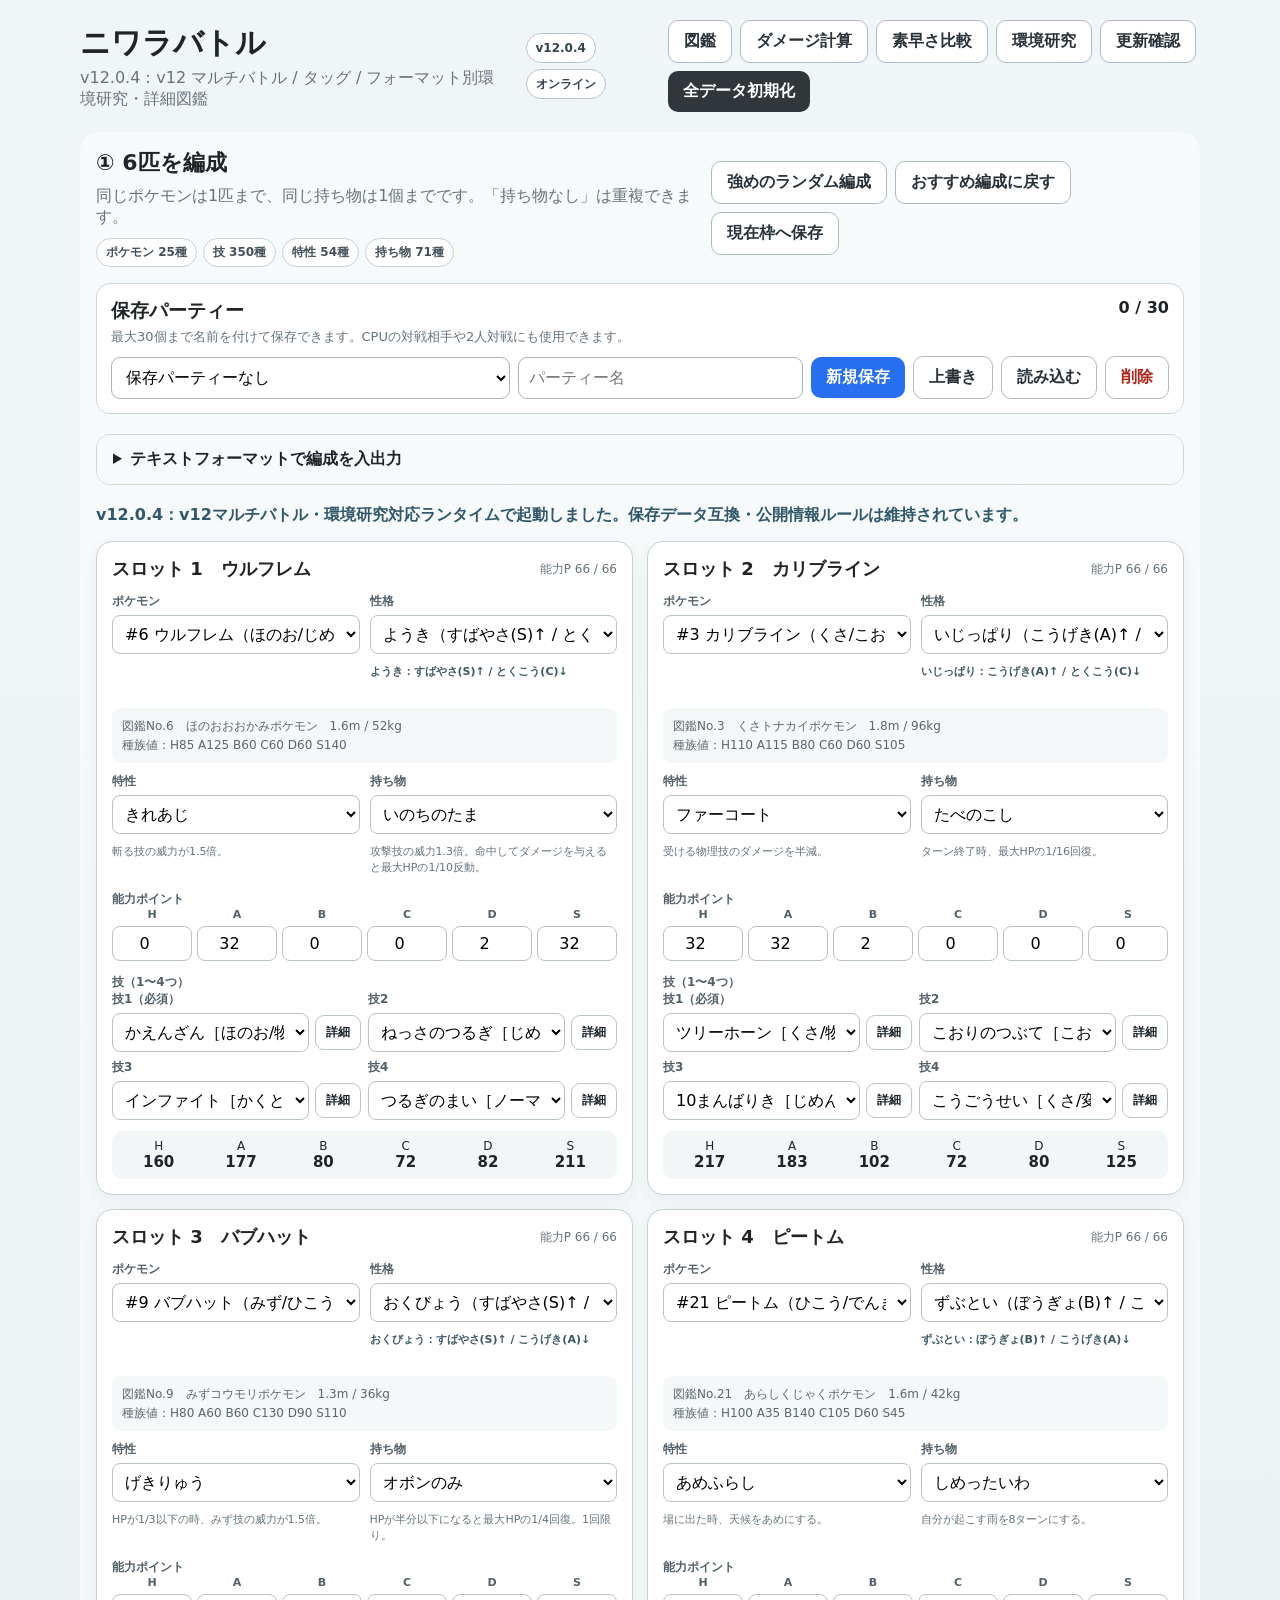
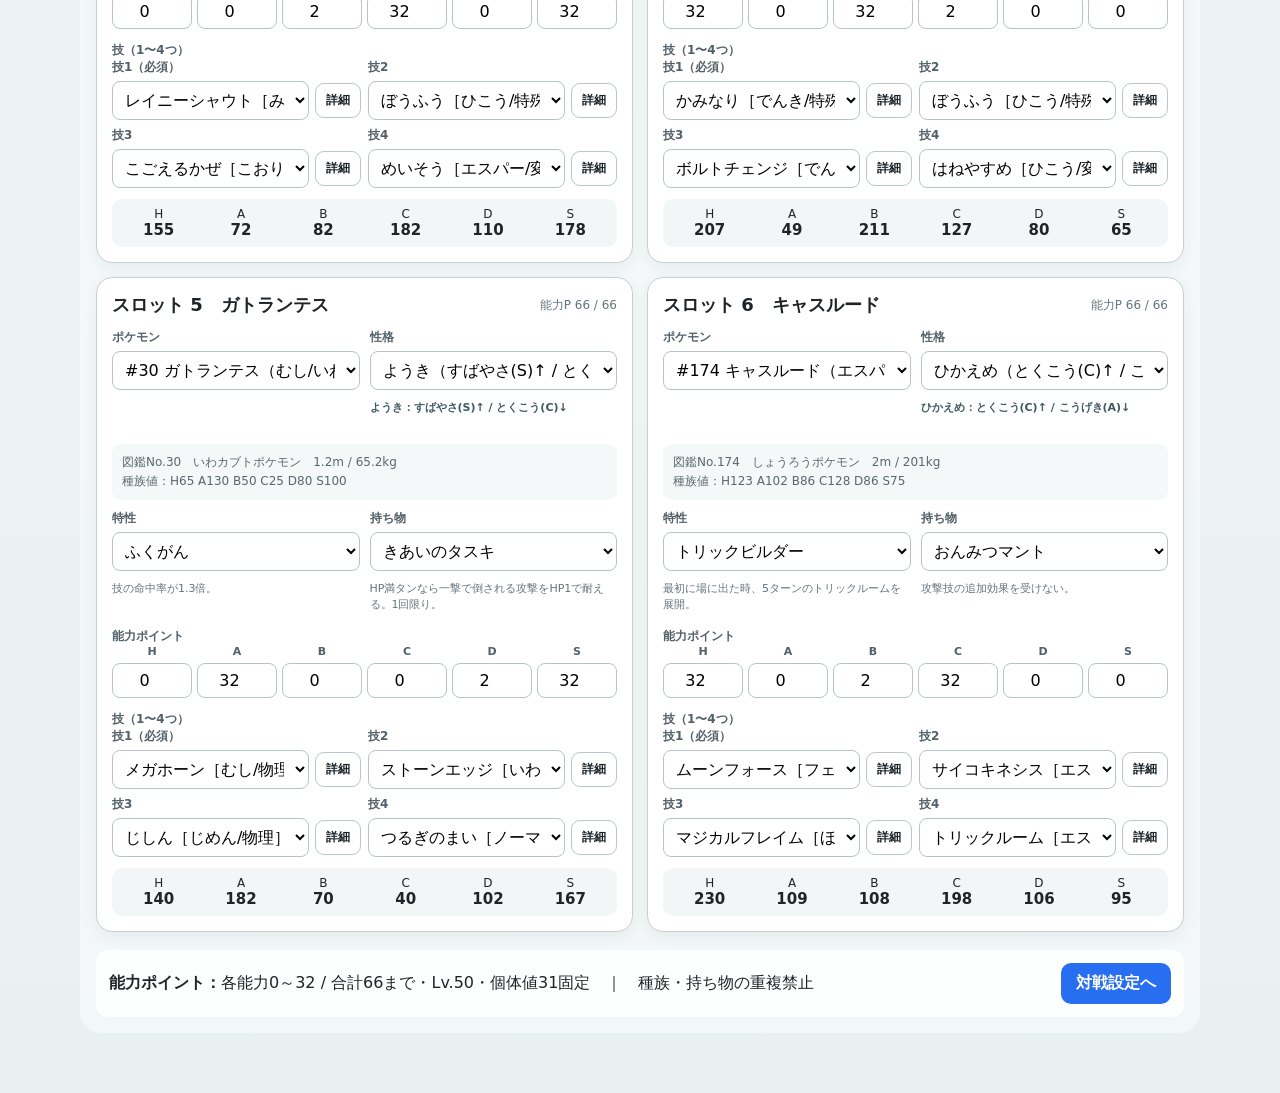
==== commit 0dcb7d1a: "Add files via upload" ====
--- a/index.html
+++ b/index.html
@@ -93,7 +93,7 @@
           <div class="team-format-help">
             <strong>固定フォーマット</strong>：各ブロックを <code>[1]</code>〜<code>[6]</code> で区切り、
             <code>ポケモン / 特性 / 持ち物 / 性格 / 能力P / 技</code> を記入します。
-            技は「/」区切りで4つ、能力Pは H/A/B/C/D/S を指定してください。
+            技は「/」区切りで1〜4つ、能力Pは H/A/B/C/D/S を指定してください。
           </div>
         </div>
       </details>
--- a/style.css
+++ b/style.css
@@ -1063,9 +1063,7 @@
 .pokedex-filter-two-col label{min-width:0}
 @media (max-width:720px){.pokedex-filter-two-col{grid-template-columns:1fr}}
 
-/* ============================================================
-   v12.0.1: non-single selection screen / exclusive screen fixes
-   ============================================================ */
+/* v12.0.1 non-single selection / exclusive screen fixes */
 .format-battle-screen.format-selection-mode .view-toolbar,
 .format-battle-screen.format-selection-mode .field-bar,
 .format-battle-screen.format-selection-mode #format-autoplay-controls,
@@ -1087,9 +1085,10 @@
   .format-selection-own-grid .preview-card { min-height:72px; }
 }
 
-/* ============================================================
-   v12.0.2: non-single selection / team preview / bench parity
-   ============================================================ */
+
+/* v12.0.4 Pokédex forms */
+.dex-form-grid{display:grid;grid-template-columns:repeat(auto-fit,minmax(260px,1fr));gap:12px;margin:10px 0 18px}.dex-form-card{background:var(--panel);border:1px solid var(--line);border-radius:14px;padding:12px}.dex-form-head{display:flex;justify-content:space-between;gap:10px;align-items:flex-start;flex-wrap:wrap;margin-bottom:10px}.dex-form-head strong{font-size:16px}.dex-form-head span{font-size:12px;color:var(--muted)}
+\n\n/* v12.0.2 non-single detail parity */
 .format-selection-own-title{margin:8px 0 10px;font-size:18px}
 .format-selection-own-grid .preview-card{position:relative;padding-top:34px;cursor:pointer}
 .format-selection-own-grid .preview-card:focus{outline:3px solid rgba(39,110,241,.28);outline-offset:2px}
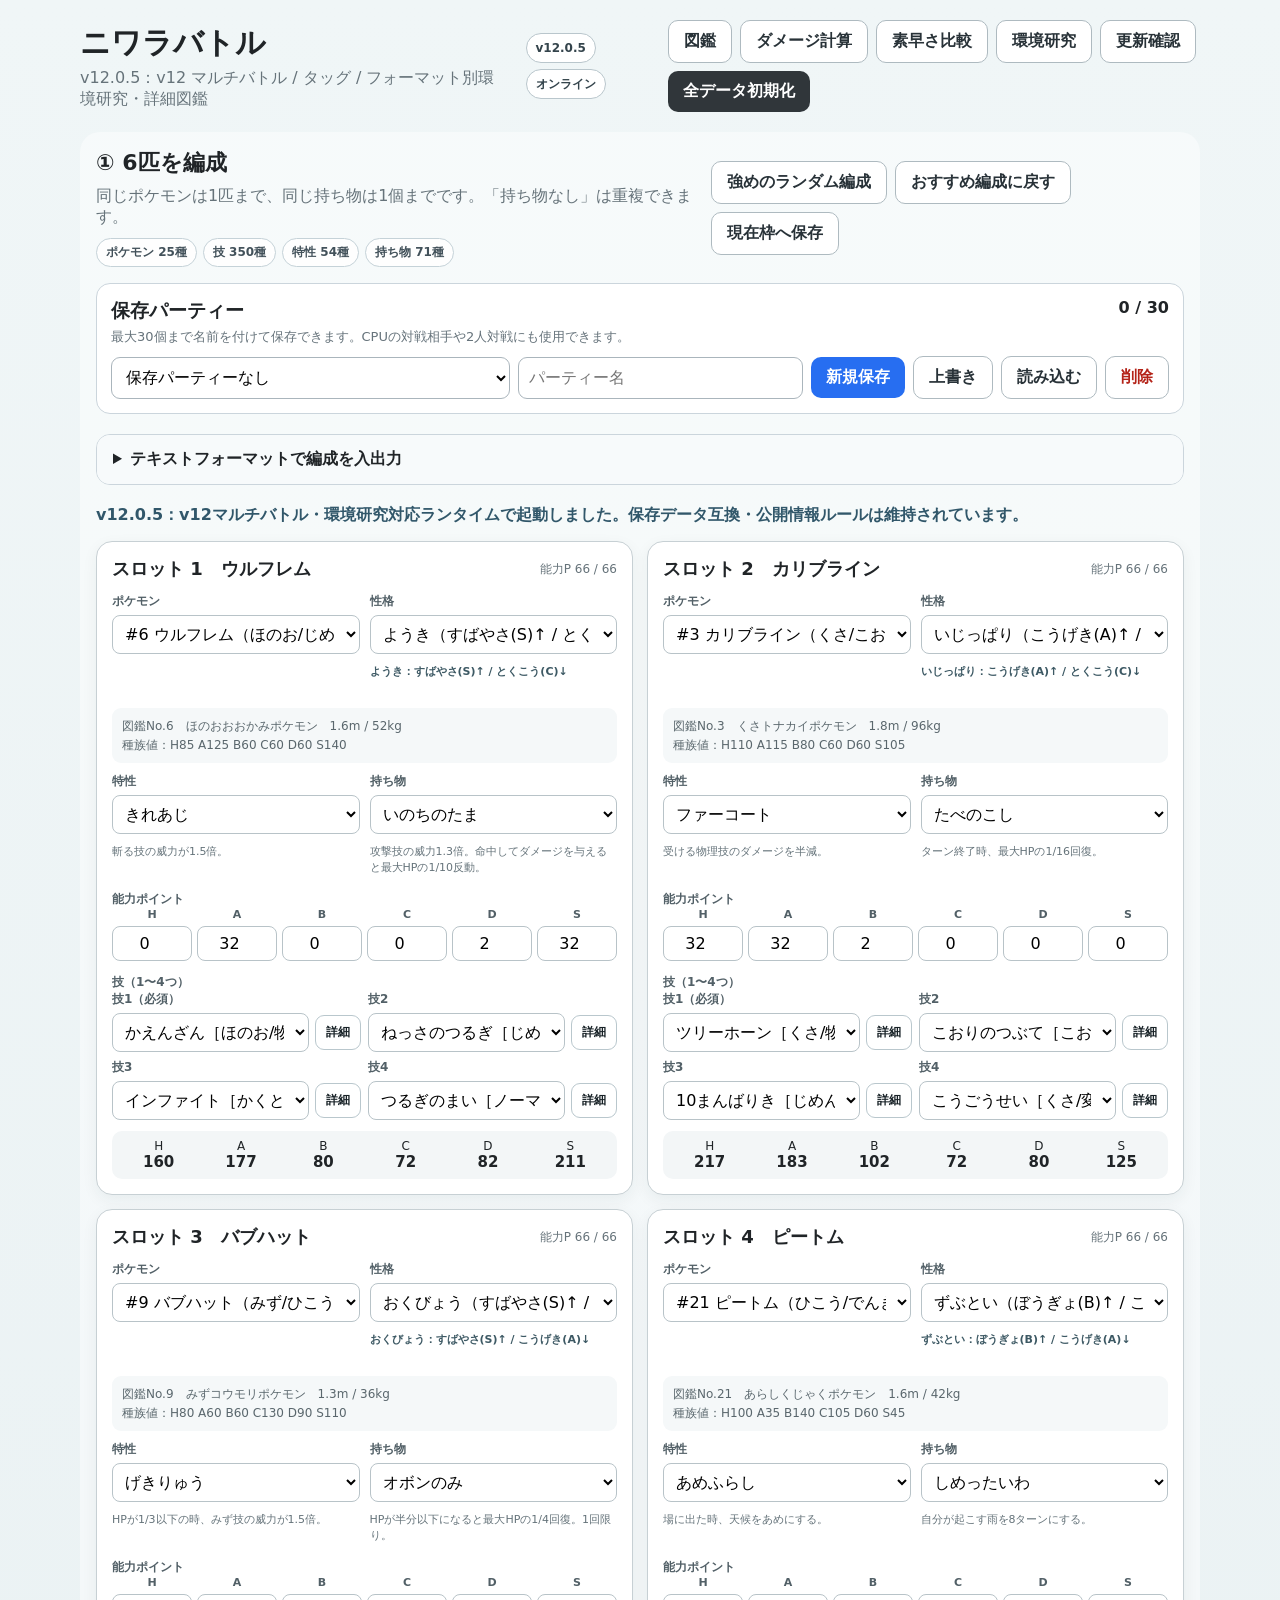
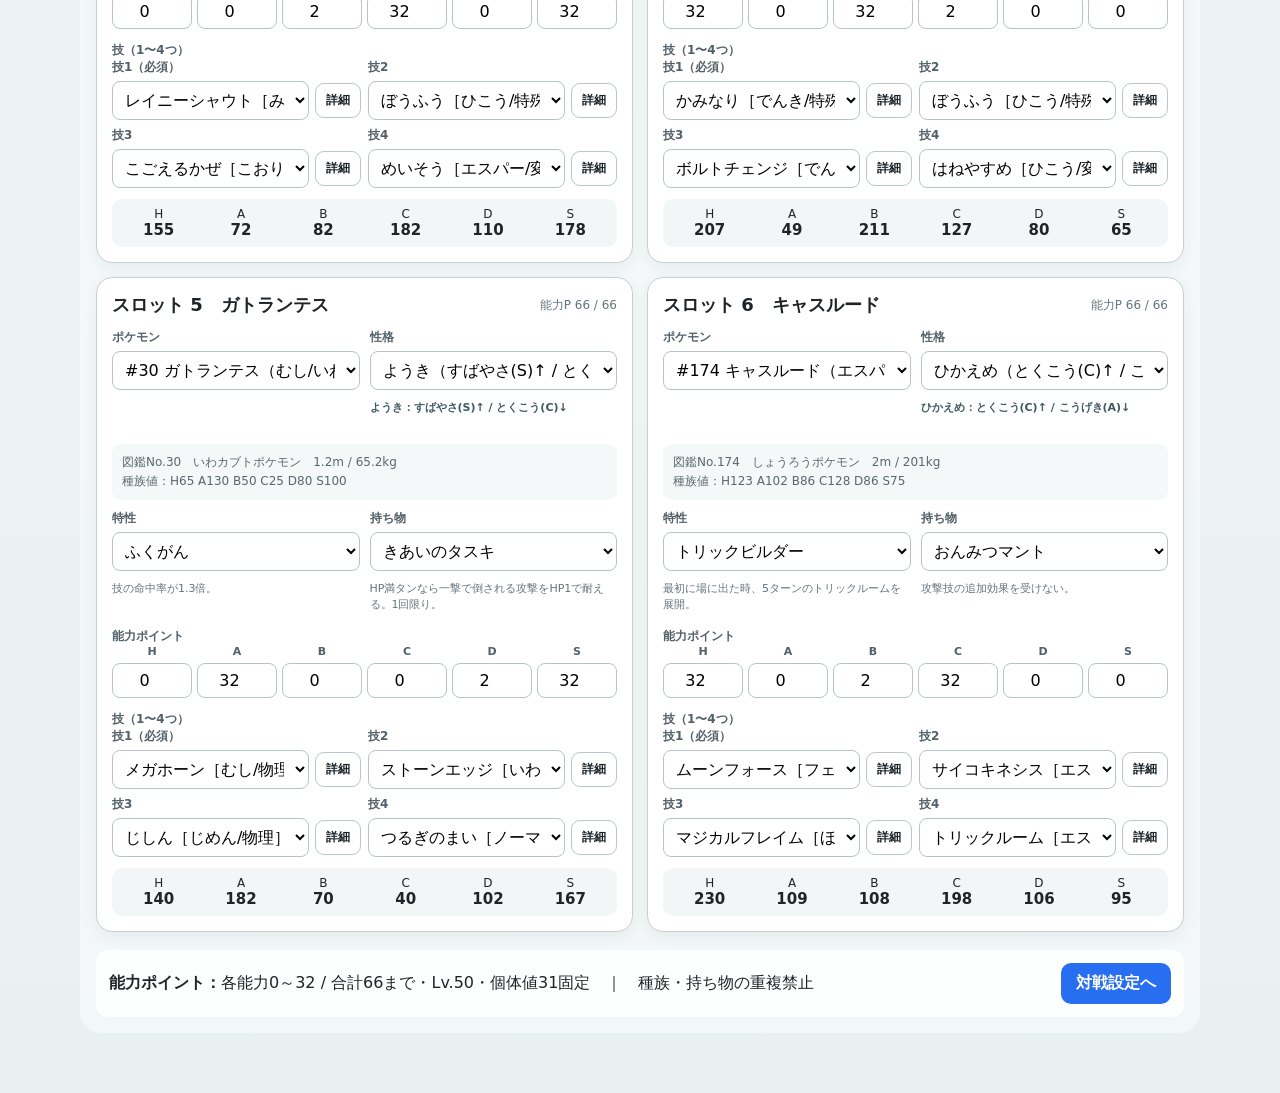
==== commit 2227a0b8: "Add files via upload" ====
--- a/index.html
+++ b/index.html
@@ -188,6 +188,48 @@
           <label><span>乱数シード</span><input id="research-seed" type="text" value="niwara-v12" maxlength="40"></label>
           <label><span>最大ターン</span><input id="research-turn-limit" type="number" min="20" max="500" value="200" inputmode="numeric"></label>
         </div>
+
+        <details id="research-rules-panel" class="research-rules-panel">
+          <summary>使用可能条件 <span id="research-rules-summary" class="view-note">全要素を使用可能</span></summary>
+          <p class="research-note">研究で構築に使用してよいポケモン・技・特性・持ち物を指定します。条件は研究データに保存され、途中再開でも維持されます。「持ち物なし」も1つの選択肢として指定できます。</p>
+          <div class="research-rules-master">
+            <input id="research-rules-bulk-search" type="search" placeholder="全カテゴリ一括検索（名前・ID・タイプ・説明）" aria-label="使用可能条件の一括検索">
+            <button id="research-rules-allow-matches" class="ghost-button compact-button" type="button">一致項目を一括許可</button>
+            <button id="research-rules-deny-matches" class="ghost-button compact-button" type="button">一致項目を一括除外</button>
+            <button id="research-rules-add-related" class="ghost-button compact-button" type="button">選択ポケモンの技・特性を追加</button>
+            <button id="research-rules-only-related" class="ghost-button compact-button" type="button">選択ポケモンの技・特性だけに絞る</button>
+            <button id="research-rules-allow-all" class="ghost-button compact-button" type="button">全要素を許可</button>
+            <button id="research-rules-deny-all" class="ghost-button compact-button danger-text" type="button">全要素を解除</button>
+          </div>
+          <div id="research-rules-validation" class="research-rules-validation" aria-live="polite"></div>
+          <div class="research-rules-grid">
+            <section class="research-rule-group" data-research-rule-kind="species">
+              <div class="research-rule-heading"><h4>ポケモン</h4><strong id="research-rule-species-count"></strong></div>
+              <input class="research-rule-search" data-research-rule-search="species" type="search" placeholder="名前・図鑑番号・タイプで絞り込み">
+              <div class="research-rule-actions"><button type="button" class="ghost-button compact-button" data-rule-action="all" data-rule-kind="species">全て</button><button type="button" class="ghost-button compact-button" data-rule-action="none" data-rule-kind="species">なし</button><button type="button" class="ghost-button compact-button" data-rule-action="visible-on" data-rule-kind="species">表示中を許可</button><button type="button" class="ghost-button compact-button" data-rule-action="visible-off" data-rule-kind="species">表示中を除外</button><button type="button" class="ghost-button compact-button" data-rule-action="invert" data-rule-kind="species">反転</button></div>
+              <div id="research-rule-species-list" class="research-rule-list"></div>
+            </section>
+            <section class="research-rule-group" data-research-rule-kind="moves">
+              <div class="research-rule-heading"><h4>技</h4><strong id="research-rule-moves-count"></strong></div>
+              <input class="research-rule-search" data-research-rule-search="moves" type="search" placeholder="技名・タイプ・分類で絞り込み">
+              <div class="research-rule-actions"><button type="button" class="ghost-button compact-button" data-rule-action="all" data-rule-kind="moves">全て</button><button type="button" class="ghost-button compact-button" data-rule-action="none" data-rule-kind="moves">なし</button><button type="button" class="ghost-button compact-button" data-rule-action="visible-on" data-rule-kind="moves">表示中を許可</button><button type="button" class="ghost-button compact-button" data-rule-action="visible-off" data-rule-kind="moves">表示中を除外</button><button type="button" class="ghost-button compact-button" data-rule-action="invert" data-rule-kind="moves">反転</button></div>
+              <div id="research-rule-moves-list" class="research-rule-list research-rule-list-dense"></div>
+            </section>
+            <section class="research-rule-group" data-research-rule-kind="abilities">
+              <div class="research-rule-heading"><h4>特性</h4><strong id="research-rule-abilities-count"></strong></div>
+              <input class="research-rule-search" data-research-rule-search="abilities" type="search" placeholder="特性名・説明で絞り込み">
+              <div class="research-rule-actions"><button type="button" class="ghost-button compact-button" data-rule-action="all" data-rule-kind="abilities">全て</button><button type="button" class="ghost-button compact-button" data-rule-action="none" data-rule-kind="abilities">なし</button><button type="button" class="ghost-button compact-button" data-rule-action="visible-on" data-rule-kind="abilities">表示中を許可</button><button type="button" class="ghost-button compact-button" data-rule-action="visible-off" data-rule-kind="abilities">表示中を除外</button><button type="button" class="ghost-button compact-button" data-rule-action="invert" data-rule-kind="abilities">反転</button></div>
+              <div id="research-rule-abilities-list" class="research-rule-list"></div>
+            </section>
+            <section class="research-rule-group" data-research-rule-kind="items">
+              <div class="research-rule-heading"><h4>持ち物</h4><strong id="research-rule-items-count"></strong></div>
+              <input class="research-rule-search" data-research-rule-search="items" type="search" placeholder="持ち物名・説明で絞り込み">
+              <div class="research-rule-actions"><button type="button" class="ghost-button compact-button" data-rule-action="all" data-rule-kind="items">全て</button><button type="button" class="ghost-button compact-button" data-rule-action="none" data-rule-kind="items">なし</button><button type="button" class="ghost-button compact-button" data-rule-action="visible-on" data-rule-kind="items">表示中を許可</button><button type="button" class="ghost-button compact-button" data-rule-action="visible-off" data-rule-kind="items">表示中を除外</button><button type="button" class="ghost-button compact-button" data-rule-action="invert" data-rule-kind="items">反転</button></div>
+              <div id="research-rule-items-list" class="research-rule-list"></div>
+            </section>
+          </div>
+        </details>
+
         <div class="research-quick-targets" aria-label="試合数プリセット">
           <button class="ghost-button compact-button" type="button" data-research-target="1000">1,000戦</button>
           <button class="ghost-button compact-button" type="button" data-research-target="10000">10,000戦</button>
--- a/style.css
+++ b/style.css
@@ -1104,3 +1104,26 @@
 .format-bench-trainer-heading{margin-top:8px;padding:6px 8px;border-radius:8px;background:#eef2f4;font-weight:800;font-size:13px}
 .format-bench-trainer-heading:first-child{margin-top:0}
 @media(max-width:560px){.format-selection-own-grid .set-move-list,.format-selection-allies .set-move-list{grid-template-columns:1fr}.format-selection-own-grid .preview-card{padding-top:38px}}
+
+/* ============================================================
+   v12.0.5: environment-research legality filters
+   ============================================================ */
+.research-rules-panel{margin-top:14px;border:1px solid #c9d2d6;border-radius:14px;background:#f8fbfc;padding:10px 12px}
+.research-rules-panel>summary{cursor:pointer;font-weight:900;display:flex;gap:10px;align-items:center;flex-wrap:wrap}
+.research-rules-panel>summary .view-note{font-weight:700}
+.research-rules-master{display:flex;gap:7px;flex-wrap:wrap;align-items:center;margin:12px 0 8px}
+.research-rules-master input{flex:1 1 280px;min-height:38px;border:1px solid #c9d2d6;border-radius:9px;padding:7px 10px;background:#fff}
+.research-rules-validation{margin:8px 0 10px;padding:8px 10px;border-radius:9px;background:#edf7ee;color:#28613a;font-size:12px;font-weight:800;line-height:1.55}
+.research-rules-validation.is-error{background:#fff0ef;color:#a52a22}
+.research-rules-validation.is-warn{background:#fff8e6;color:#845e0b}
+.research-rules-grid{display:grid;grid-template-columns:repeat(2,minmax(0,1fr));gap:12px}
+.research-rule-group{min-width:0;border:1px solid #d7dfe3;border-radius:12px;background:#fff;padding:10px}
+.research-rule-heading{display:flex;justify-content:space-between;align-items:center;gap:10px}.research-rule-heading h4{margin:0}.research-rule-heading strong{font-size:12px;color:#526067}
+.research-rule-search{width:100%;min-height:36px;border:1px solid #c9d2d6;border-radius:9px;padding:7px 9px;margin:8px 0;background:#fff}
+.research-rule-actions{display:flex;gap:5px;flex-wrap:wrap;margin-bottom:8px}.research-rule-actions button{padding:6px 8px}
+.research-rule-list{display:grid;grid-template-columns:repeat(2,minmax(0,1fr));gap:5px;max-height:300px;overflow:auto;padding:2px}
+.research-rule-list-dense{max-height:390px}
+.research-rule-option{display:flex;align-items:flex-start;gap:7px;border:1px solid #e0e6e9;border-radius:8px;padding:7px;background:#fbfcfd;line-height:1.3;font-size:12px;cursor:pointer;min-width:0}
+.research-rule-option:hover{border-color:#aebdc5;background:#f5f9fb}.research-rule-option.is-hidden{display:none}
+.research-rule-option input{margin-top:2px;flex:0 0 auto}.research-rule-option-text{min-width:0;display:flex;flex-direction:column;gap:2px}.research-rule-option-name{font-weight:800;word-break:break-word}.research-rule-option-meta{font-size:10px;color:#718087;word-break:break-word}
+@media(max-width:760px){.research-rules-grid{grid-template-columns:1fr}.research-rule-list{grid-template-columns:1fr}.research-rules-master{align-items:stretch}.research-rules-master button{flex:1 1 46%}}
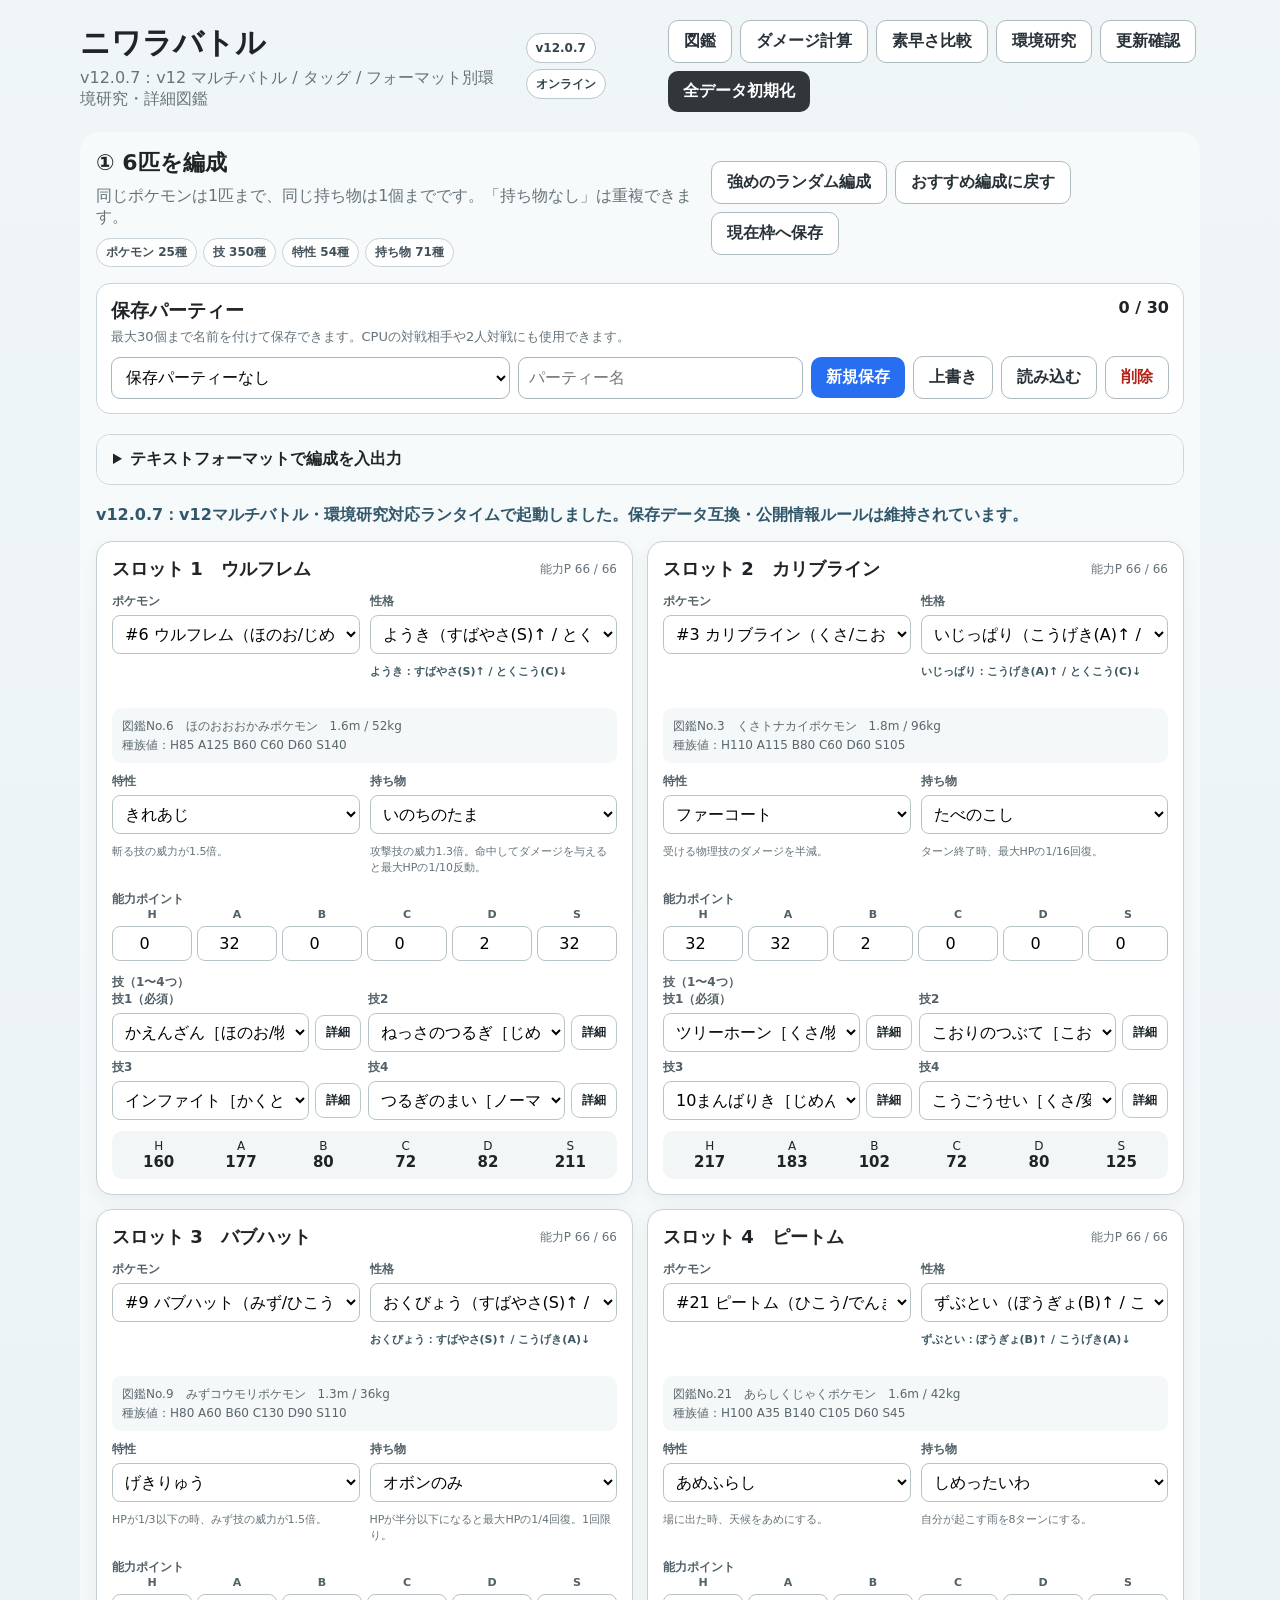
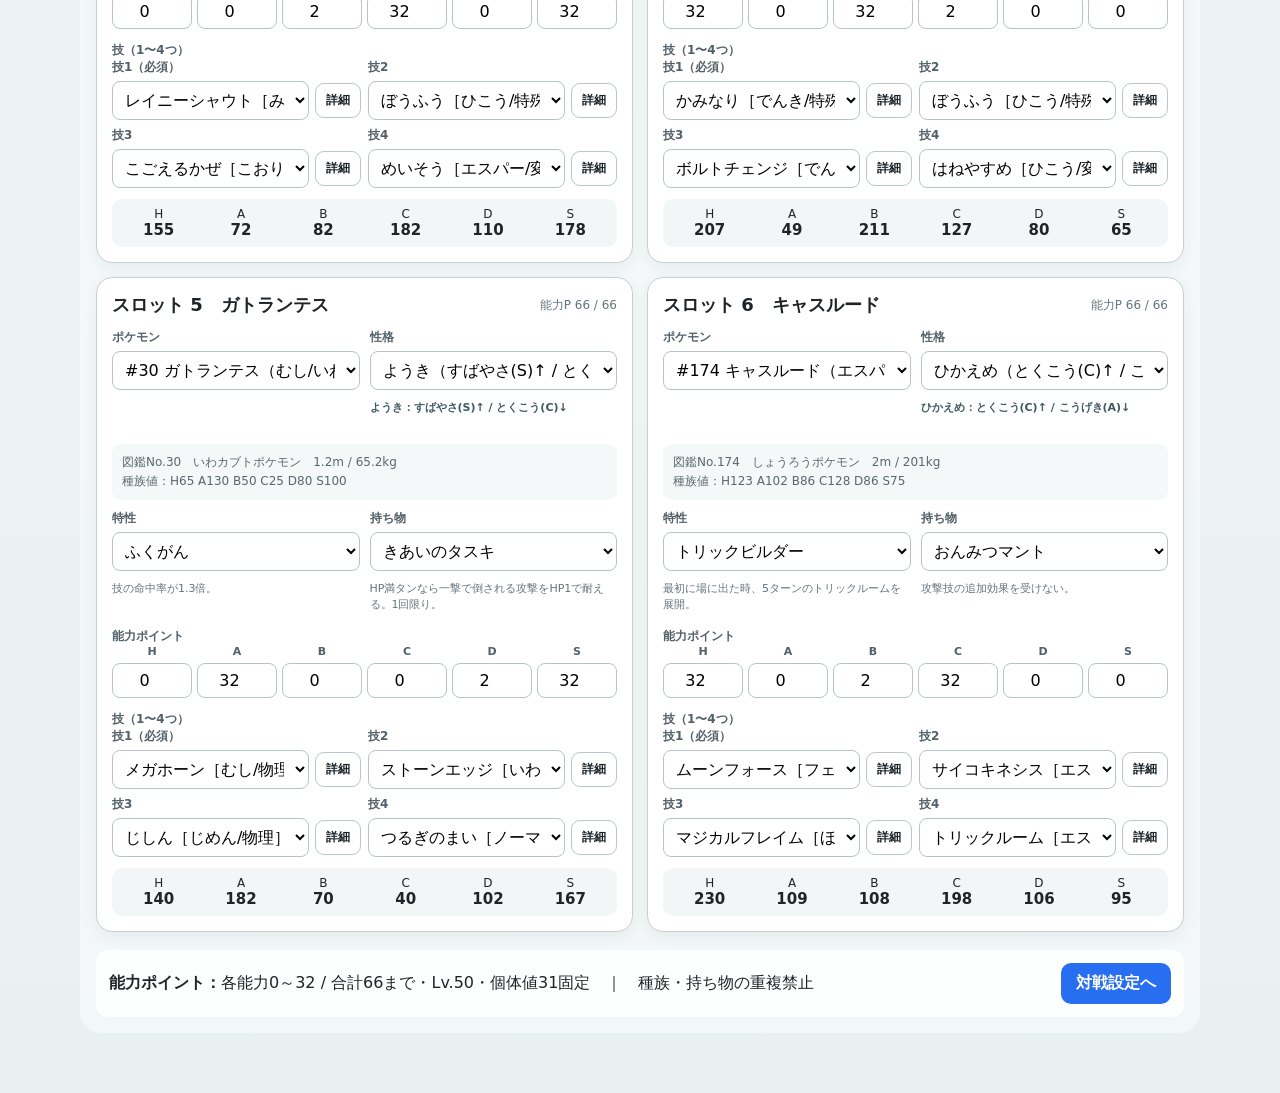
==== commit 6ddcf375: "Add files via upload" ====
--- a/index.html
+++ b/index.html
@@ -249,7 +249,7 @@
           <span id="research-progress-meta"></span>
           <span id="research-status" class="research-status">待機中</span>
         </div>
-        <p class="research-note">シミュレーションはアプリを開いている間だけ進みます。途中結果はIndexedDBへ保存されるため、停止・再開できます。画面を閉じても完了済み集計は残ります。高速研究コアは大量試行向けで、通常対戦と同じデータ・能力値・タイプ相性・主要な技/持ち物/場効果を使用しますが、極端に特殊な専用効果は簡略化される場合があります。</p>
+        <p class="research-note">シミュレーションはアプリを開いている間だけ進みます。途中結果はIndexedDBへ保存されるため、停止・再開できます。画面を閉じても完了済み集計は残ります。高速研究コアは大量試行向けで、通常対戦と同じデータ・能力値・タイプ相性・主要な技/持ち物/場効果を使用します。強いCPUでは蓄積済みの使用率・勝率を次の計算バッチへ反映し、上位ポケモンへの対策を持つ構築を評価する適応メタ方式です。極端に特殊な専用効果は簡略化される場合があります。</p>
       </section>
 
       <div id="research-summary" class="research-kpi-grid"></div>
@@ -515,7 +515,7 @@
     <section class="move-modal-card utility-modal-card" role="dialog" aria-modal="true" tabindex="-1" aria-labelledby="pokedex-title">
       <div class="move-modal-header">
         <div><div class="move-modal-kicker">ニワラ図鑑</div><h2 id="pokedex-title">ポケモン図鑑</h2></div>
-        <button id="pokedex-close" class="ghost-button" type="button">閉じる</button>
+        <div class="pokedex-copy-actions"><button id="pokedex-copy-all" class="ghost-button" type="button">図鑑全体をコピー</button><button id="pokedex-close" class="ghost-button" type="button">閉じる</button></div>
       </div>
       <div class="utility-modal-scroll" data-utility-scroll>
         <div class="pokedex-layout">
--- a/style.css
+++ b/style.css
@@ -1127,3 +1127,6 @@
 .research-rule-option:hover{border-color:#aebdc5;background:#f5f9fb}.research-rule-option.is-hidden{display:none}
 .research-rule-option input{margin-top:2px;flex:0 0 auto}.research-rule-option-text{min-width:0;display:flex;flex-direction:column;gap:2px}.research-rule-option-name{font-weight:800;word-break:break-word}.research-rule-option-meta{font-size:10px;color:#718087;word-break:break-word}
 @media(max-width:760px){.research-rules-grid{grid-template-columns:1fr}.research-rule-list{grid-template-columns:1fr}.research-rules-master{align-items:stretch}.research-rules-master button{flex:1 1 46%}}
+
+/* v12.0.7: Pokédex copy controls */
+.pokedex-copy-actions,.dex-head-actions{display:flex;gap:8px;align-items:center;flex-wrap:wrap;justify-content:flex-end}.dex-head-actions{flex-direction:column;align-items:flex-end}.dex-head-actions .compact-button{white-space:nowrap}@media(max-width:640px){.pokedex-copy-actions{width:100%;justify-content:flex-end}.dex-head-actions{align-items:flex-start}}
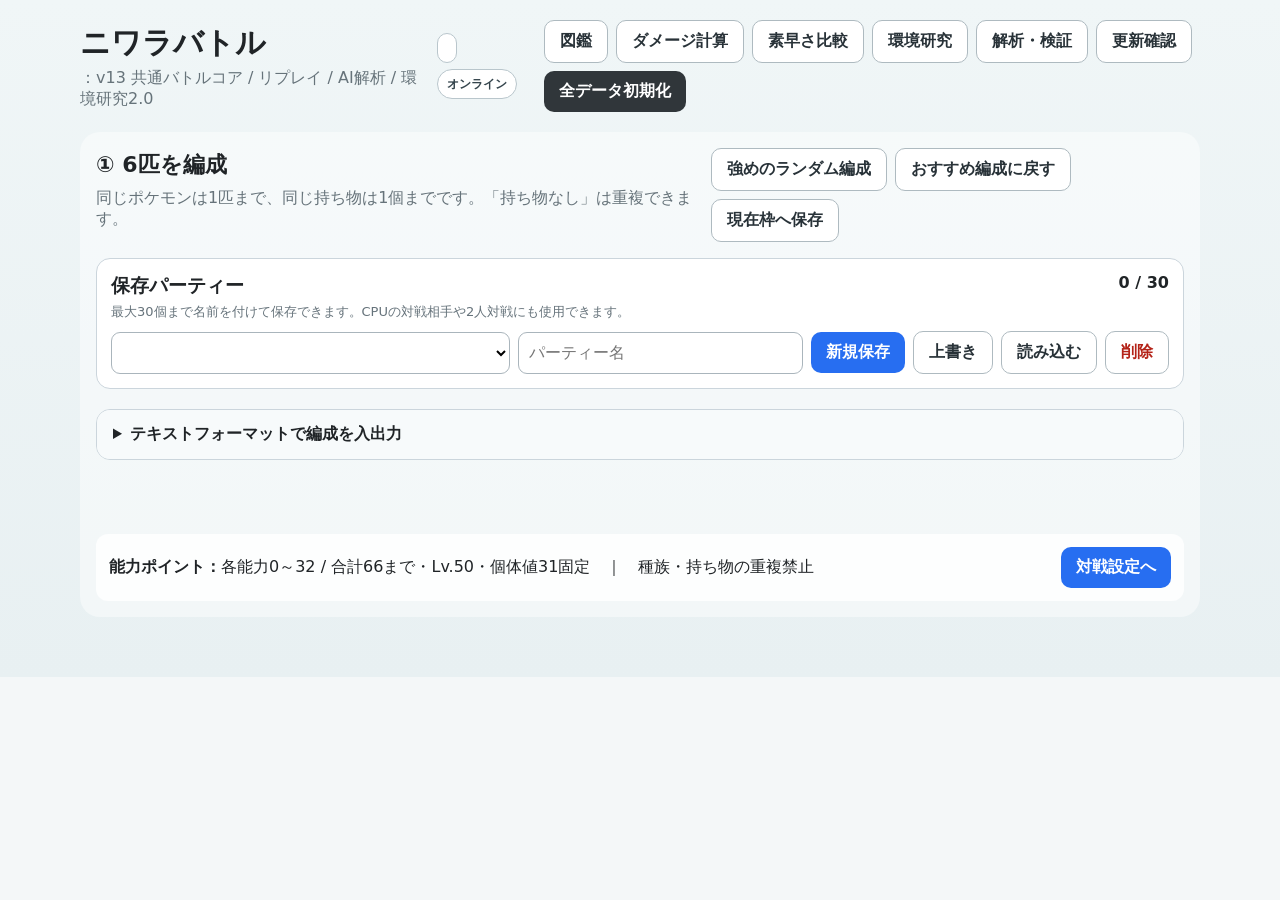
==== commit c220592b: "Add files via upload" ====
--- a/index.html
+++ b/index.html
@@ -12,7 +12,7 @@
   <link rel="manifest" href="manifest.webmanifest">
   <link rel="apple-touch-icon" href="icons/icon-192.png">
   <title>ニワラバトル</title>
-  <script src="app-config.js"></script>
+  <script src="js/app-config.js"></script>
   <link rel="stylesheet" href="style.css">
 </head>
 <body>
@@ -20,7 +20,7 @@
     <header class="app-header">
       <div>
         <h1>ニワラバトル</h1>
-        <p class="subtitle"><span data-app-version></span>：v12 マルチバトル / タッグ / フォーマット別環境研究・詳細図鑑</p>
+        <p class="subtitle"><span data-app-version></span>：v13 共通バトルコア / リプレイ / AI解析 / 環境研究2.0</p>
       </div>
       <div class="pwa-runtime-status" aria-label="PWA状態">
         <span id="pwa-version-badge" class="runtime-badge" data-app-version></span>
@@ -31,6 +31,7 @@
         <button id="open-damage-calc-button" class="ghost-button" type="button">ダメージ計算</button>
         <button id="open-speed-check-button" class="ghost-button" type="button" data-open-speed-check aria-haspopup="dialog">素早さ比較</button>
         <button id="open-research-button" class="ghost-button" type="button">環境研究</button>
+        <button id="open-v13-lab-button" class="ghost-button" type="button">解析・検証</button>
         <button id="pwa-install-button" class="ghost-button hidden" type="button">アプリをインストール</button>
         <button id="pwa-update-check-button" class="ghost-button" type="button">更新確認</button>
         <button id="go-builder-button" class="ghost-button hidden">編成へ戻る</button>
@@ -133,6 +134,10 @@
             <option value="cpu-cpu">CPU vs CPU（観戦）</option>
             <option value="pvp">2人対戦（同じ端末）</option>
           </select>
+        </label>
+        <label class="mode-card">
+          <span>対戦ルールセット</span>
+          <select id="battle-ruleset-select"><option value="">標準（制限なし）</option></select>
         </label>
         <label class="mode-card">
           <span id="player-a-source-label">プレイヤーAのパーティー</span>
@@ -185,8 +190,16 @@
           <label><span>CPU B</span><select id="research-ai-b"><option value="normal">普通</option><option value="strong">強い</option><option value="very-strong" selected>非常に強い</option></select></label>
           <label><span>構築方式</span><select id="research-build-mode"><option value="auto" selected>難易度連動・強化構築</option><option value="mixed">準ランダム構築</option><option value="uniform">完全ランダム寄り</option></select></label>
           <label><span>並列Worker</span><select id="research-workers"><option value="1">1</option><option value="2">2</option><option value="3">3</option><option value="4" selected>4</option><option value="6">6</option><option value="8">8</option></select></label>
-          <label><span>乱数シード</span><input id="research-seed" type="text" value="niwara-v12" maxlength="40"></label>
+          <label><span>乱数シード</span><input id="research-seed" type="text" value="niwara-v13" maxlength="40"></label>
           <label><span>最大ターン</span><input id="research-turn-limit" type="number" min="20" max="500" value="200" inputmode="numeric"></label>
+        </div>
+
+        <div class="research-ruleset-bar">
+          <label><span>ルールセット</span><select id="research-ruleset-select"><option value="">現在の条件</option></select></label>
+          <input id="research-ruleset-name" type="text" maxlength="40" placeholder="例：シーズン1標準">
+          <button id="research-ruleset-save" class="ghost-button compact-button" type="button">条件を保存</button>
+          <button id="research-ruleset-load" class="ghost-button compact-button" type="button">読み込む</button>
+          <button id="research-ruleset-delete" class="ghost-button compact-button danger-text" type="button">削除</button>
         </div>
 
         <details id="research-rules-panel" class="research-rules-panel">
@@ -270,6 +283,13 @@
         <div class="research-table-scroll"><table><thead><tr><th>組み合わせ</th><th>サンプル</th><th>勝率</th></tr></thead><tbody id="research-matchups-body"></tbody></table></div>
       </details>
 
+      <details class="research-table-panel" open>
+        <summary>環境推移（研究中のスナップショット）</summary>
+        <p class="research-note">一定試合数ごとに上位使用率・勝率を保存します。メタが収束しているか、対策側が増えているかを確認できます。</p>
+        <div id="research-trend-summary" class="research-trend-summary"></div>
+        <div class="research-table-scroll"><table><thead><tr><th>試合数</th><th>使用率1位</th><th>2位</th><th>3位</th><th>上位3種占有率</th></tr></thead><tbody id="research-trend-body"></tbody></table></div>
+      </details>
+
       <section class="research-history-panel">
         <h3>保存済み研究</h3>
         <div class="research-table-scroll"><table><thead><tr><th>研究名</th><th>版</th><th>進捗</th><th>状態</th><th>更新日時</th><th>操作</th></tr></thead><tbody id="research-history-body"></tbody></table></div>
@@ -662,11 +682,23 @@
   </div>
   <div id="pwa-status-toast" class="pwa-status-toast hidden" role="status" aria-live="polite"></div>
 
-  <script src="game-data.js"></script>
-  <script src="game.js"></script>
-  <script src="pwa.js"></script>
-  <script src="format-engine.js"></script>
-  <script src="sim-manager.js"></script>
-  <script src="pokedex-research.js"></script>
+  <div id="v13-lab-modal" class="move-modal utility-modal hidden" aria-hidden="true">
+    <div class="move-modal-backdrop"></div>
+    <section class="move-modal-card utility-modal-card v13-lab-card" role="dialog" aria-modal="true" aria-labelledby="v13-lab-title">
+      <header class="move-modal-header"><div><div class="move-modal-kicker">v13 Analysis Lab</div><h2 id="v13-lab-title">解析・検証</h2></div><button id="v13-lab-close" class="ghost-button" type="button">閉じる</button></header>
+      <div class="v13-lab-grid">
+        <section class="v13-lab-section"><h3>バトルリプレイ</h3><div class="v13-lab-toolbar"><label>表示<select id="v13-replay-turn"><option value="0">全ターン</option></select></label><button id="v13-replay-live" class="ghost-button compact-button" type="button">現在の対戦</button><button id="v13-replay-copy" class="ghost-button compact-button" type="button">JSONをコピー</button><button id="v13-replay-export" class="ghost-button compact-button" type="button">JSON保存</button><label class="ghost-button compact-button v13-file-label">JSON読込<input id="v13-replay-import" type="file" accept="application/json,.json"></label></div><div id="v13-replay-content"></div></section>
+        <section class="v13-lab-section"><h3>CPU判断</h3><p class="view-note">神視点用のデバッグ情報です。CPUが比較した技・交代候補とスコアを表示します。</p><div id="v13-ai-content"></div></section>
+        <section class="v13-lab-section"><h3>検証モード</h3><p class="view-note">構文・データ参照・AI・研究コアの簡易自己診断を実行します。</p><button id="v13-validation-run" class="primary-button" type="button">自己診断を実行</button><pre id="v13-validation-output" class="v13-validation-output">未実行</pre></section>
+      </div>
+    </section>
+  </div>
+
+  <script src="js/game-data.js"></script>
+  <script src="js/battle-core.js"></script>
+  <script src="js/game.js"></script>
+  <script src="js/pwa.js"></script>
+  <script src="js/format-engine.js"></script>
+  <script src="js/research.js"></script>
 </body>
 </html>
--- a/style.css
+++ b/style.css
@@ -1130,3 +1130,10 @@
 
 /* v12.0.7: Pokédex copy controls */
 .pokedex-copy-actions,.dex-head-actions{display:flex;gap:8px;align-items:center;flex-wrap:wrap;justify-content:flex-end}.dex-head-actions{flex-direction:column;align-items:flex-end}.dex-head-actions .compact-button{white-space:nowrap}@media(max-width:640px){.pokedex-copy-actions{width:100%;justify-content:flex-end}.dex-head-actions{align-items:flex-start}}
+
+/* ============================================================
+   v13: organized research presets / replay / AI analysis lab
+   ============================================================ */
+.research-ruleset-bar{display:flex;flex-wrap:wrap;align-items:end;gap:8px;margin:12px 0}.research-ruleset-bar label{display:flex;flex-direction:column;gap:4px;min-width:190px}.research-ruleset-bar input{min-width:180px}.research-trend-summary{margin:8px 0 12px;padding:10px 12px;border:1px solid var(--line);border-radius:10px;background:rgba(255,255,255,.65);font-weight:700;color:#31576a}
+.v13-lab-card{width:min(1180px,calc(100vw - 24px));max-height:min(92vh,980px);overflow:auto}.v13-lab-grid{display:grid;gap:16px;padding:4px}.v13-lab-section{border:1px solid var(--line);border-radius:14px;padding:14px;background:#fff}.v13-lab-section h3{margin:0 0 10px}.v13-lab-toolbar{display:flex;gap:8px;align-items:end;flex-wrap:wrap;margin-bottom:10px}.v13-lab-toolbar label{display:flex;flex-direction:column;gap:4px}.v13-file-label{display:inline-flex!important;align-items:center;justify-content:center}.v13-file-label input{display:none}.v13-replay-meta{font-size:12px;color:var(--muted);margin-bottom:8px}.v13-replay-log{max-height:360px;overflow:auto;border:1px solid var(--line);border-radius:10px;padding:10px;background:#f8fbfc;font-family:ui-monospace,SFMono-Regular,Menlo,monospace;font-size:13px;line-height:1.55}.v13-replay-seq{color:var(--muted);font-size:11px}.v13-ai-card{border:1px solid var(--line);border-radius:10px;padding:10px;margin:8px 0;background:#f8fbfc}.v13-ai-card>div:first-child{display:flex;gap:8px;flex-wrap:wrap;align-items:center}.v13-ai-card span{color:var(--muted)}.v13-ai-choice{margin-top:6px}.v13-ai-candidates{display:flex;gap:6px;flex-wrap:wrap;margin-top:7px}.v13-ai-candidates span{border:1px solid #ccd7dc;border-radius:999px;padding:3px 7px;background:#fff;font-size:12px;color:#334}.v13-validation-output{white-space:pre-wrap;border:1px solid var(--line);border-radius:10px;background:#111820;color:#eef7fa;padding:12px;min-height:100px;max-height:320px;overflow:auto}.log-turn{font-weight:800}
+@media(max-width:720px){.research-ruleset-bar>*{width:100%}.research-ruleset-bar button{width:auto}.v13-lab-card{width:calc(100vw - 12px)}.v13-lab-toolbar>*{max-width:100%}}
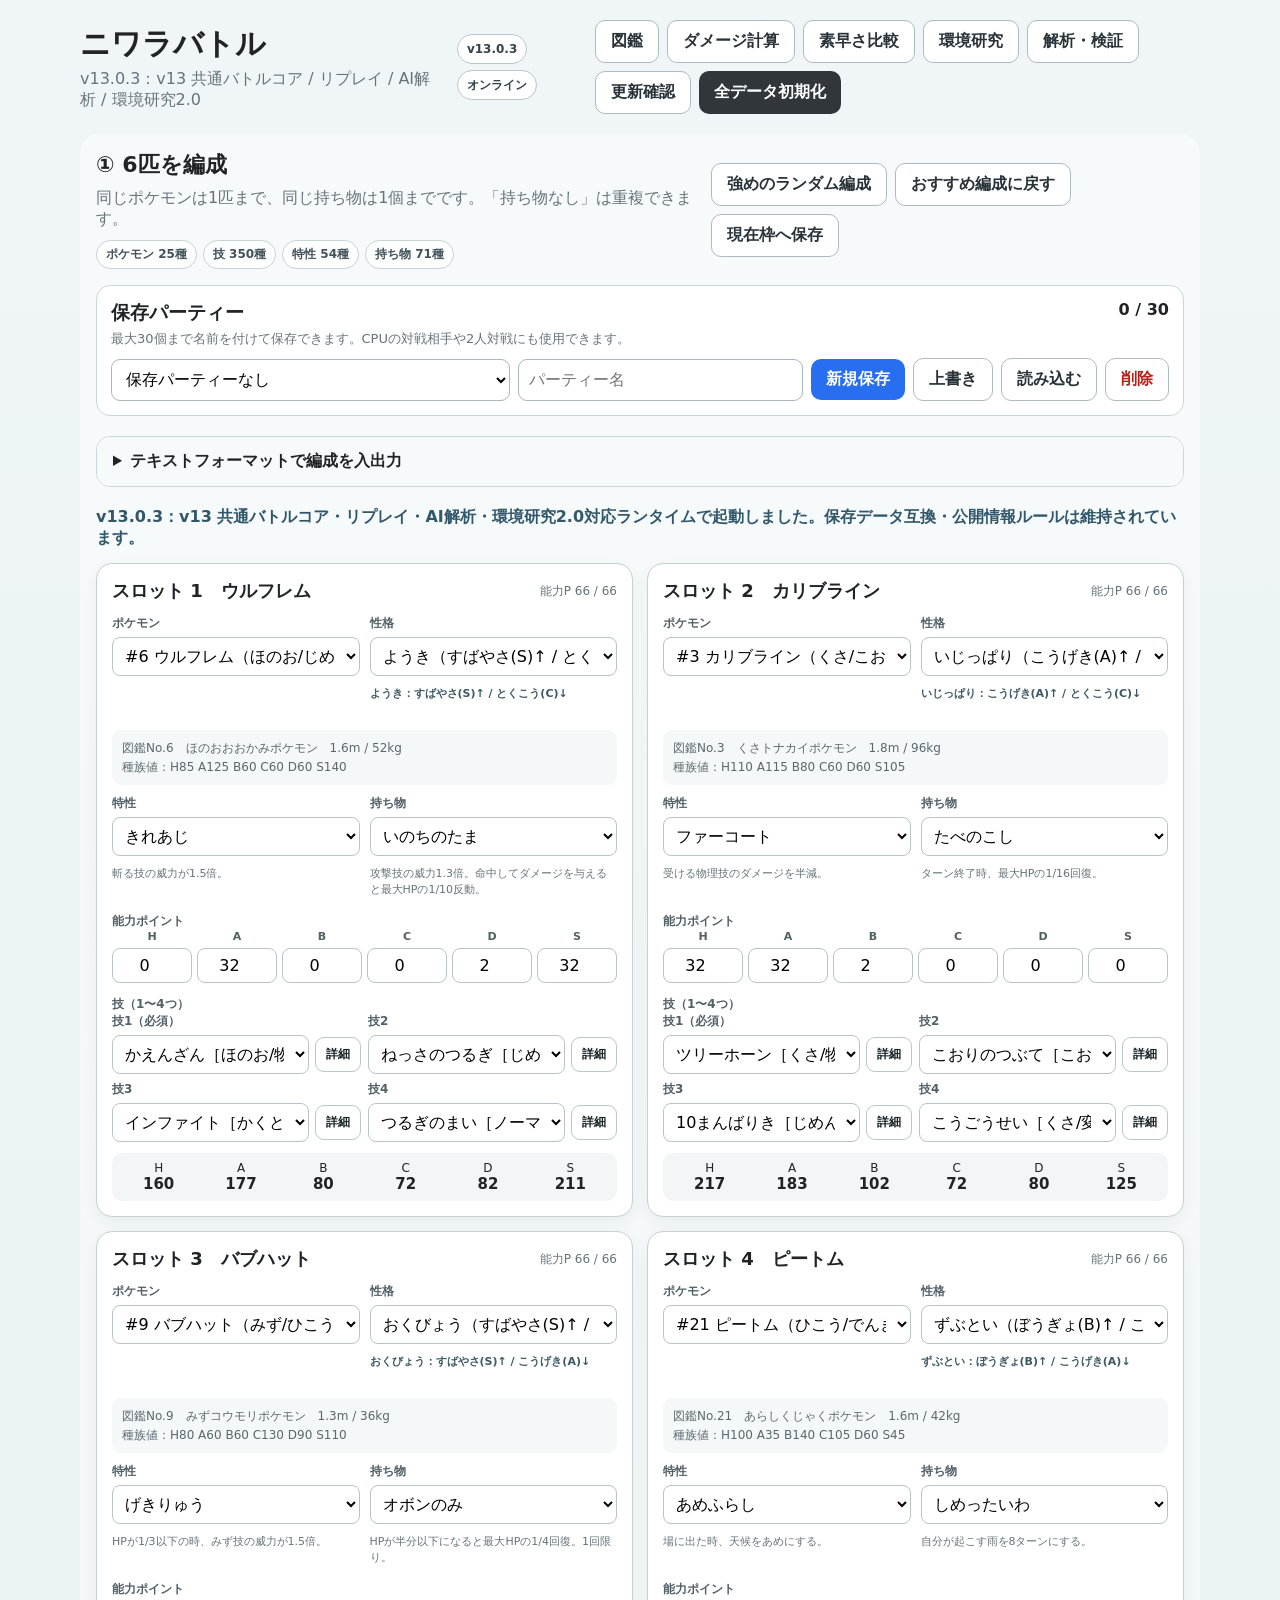
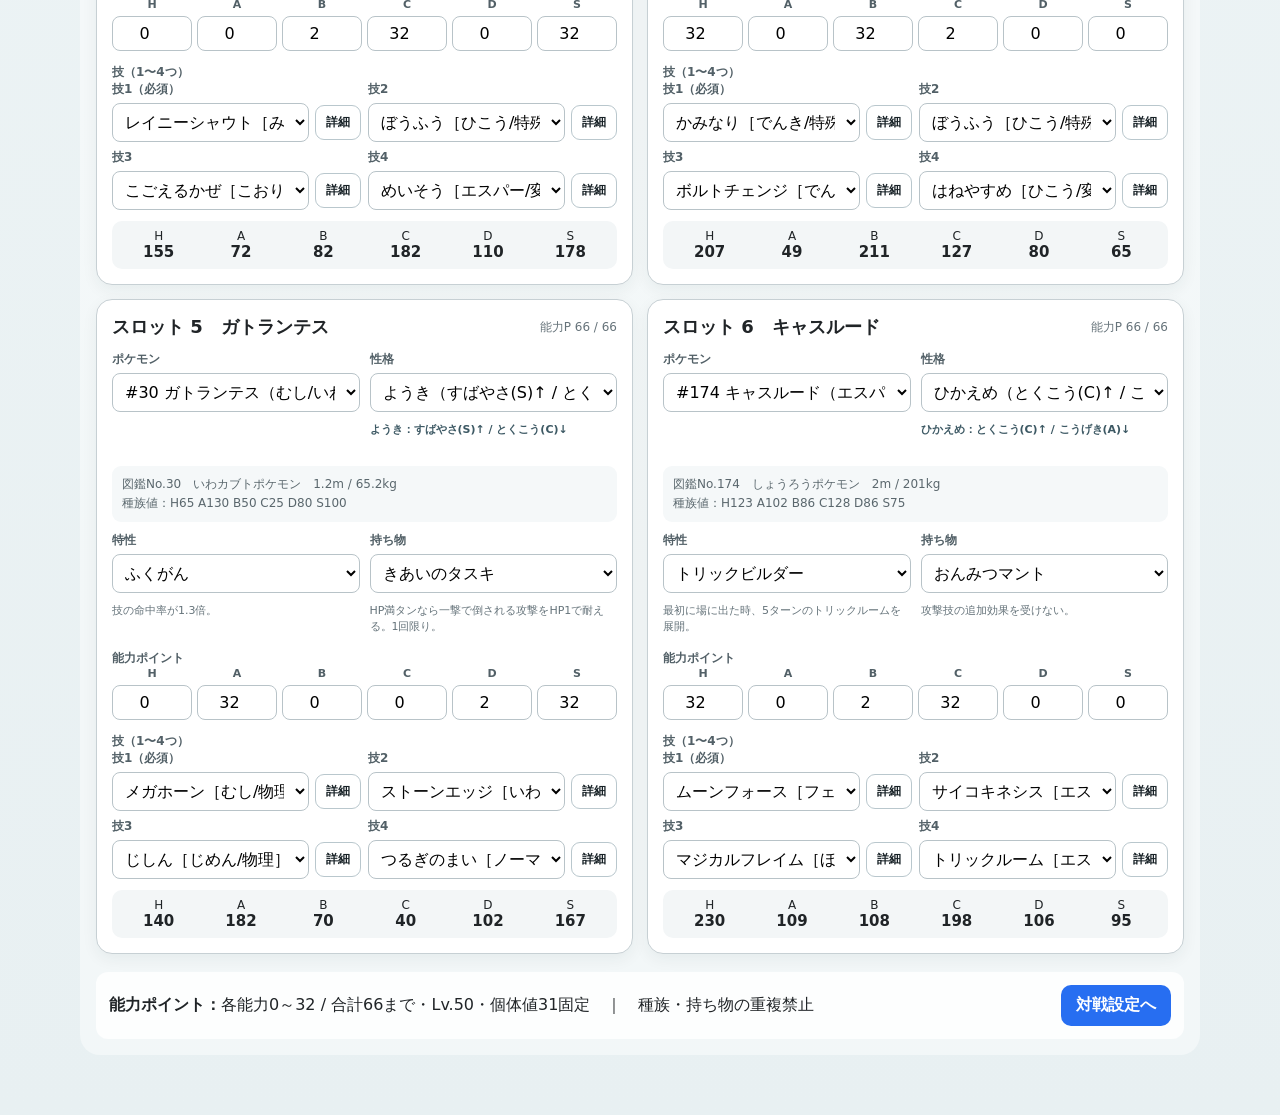
==== commit 0bb3e1f4: "Add files via upload" ====
--- a/index.html
+++ b/index.html
@@ -262,7 +262,7 @@
           <span id="research-progress-meta"></span>
           <span id="research-status" class="research-status">待機中</span>
         </div>
-        <p class="research-note">シミュレーションはアプリを開いている間だけ進みます。途中結果はIndexedDBへ保存されるため、停止・再開できます。画面を閉じても完了済み集計は残ります。高速研究コアは大量試行向けで、通常対戦と同じデータ・能力値・タイプ相性・主要な技/持ち物/場効果を使用します。強いCPUでは蓄積済みの使用率・勝率を次の計算バッチへ反映し、上位ポケモンへの対策を持つ構築を評価する適応メタ方式です。極端に特殊な専用効果は簡略化される場合があります。</p>
+        <p class="research-note">シミュレーションはアプリを開いている間だけ進みます。途中結果はIndexedDBへ保存されるため、停止・再開できます。画面を閉じても完了済み集計は残ります。高速研究コアは大量試行向けで、通常対戦と同じデータ・能力値・タイプ相性・主要な技/特性/持ち物/場効果を使用します。強いCPUでは研究を世代に区切り、前世代の使用率・勝率・主要な型（種族＋特性＋主要技）・直接対面実績を固定して、次世代で対策構築を探索します。環境推移は累積平均ではなく区間ごとの使用率・勝率を保存します。極端に特殊な専用効果は簡略化される場合があります。</p>
       </section>
 
       <div id="research-summary" class="research-kpi-grid"></div>
@@ -287,7 +287,7 @@
         <summary>環境推移（研究中のスナップショット）</summary>
         <p class="research-note">一定試合数ごとに上位使用率・勝率を保存します。メタが収束しているか、対策側が増えているかを確認できます。</p>
         <div id="research-trend-summary" class="research-trend-summary"></div>
-        <div class="research-table-scroll"><table><thead><tr><th>試合数</th><th>使用率1位</th><th>2位</th><th>3位</th><th>上位3種占有率</th></tr></thead><tbody id="research-trend-body"></tbody></table></div>
+        <div class="research-table-scroll"><table><thead><tr><th>区間</th><th>使用率1位</th><th>2位</th><th>3位</th><th>上位3種 合計採用率</th></tr></thead><tbody id="research-trend-body"></tbody></table></div>
       </details>
 
       <section class="research-history-panel">
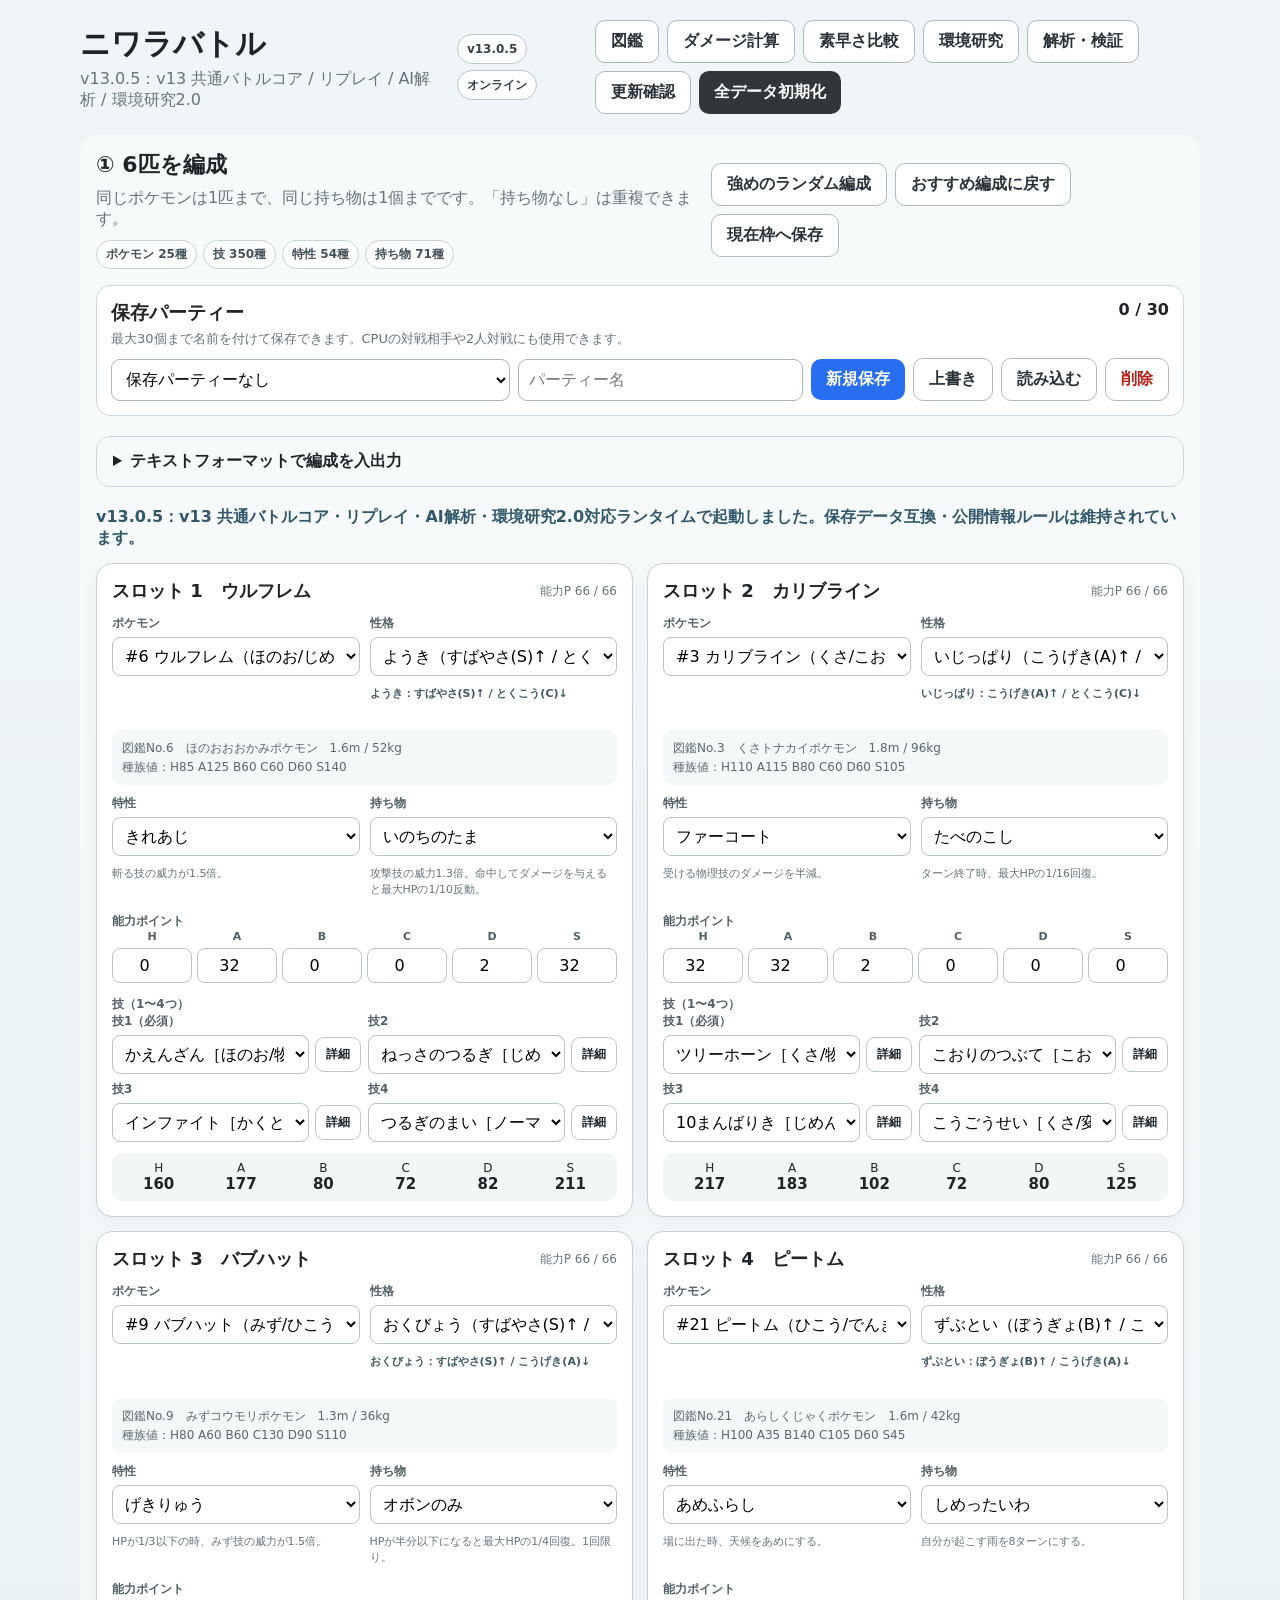
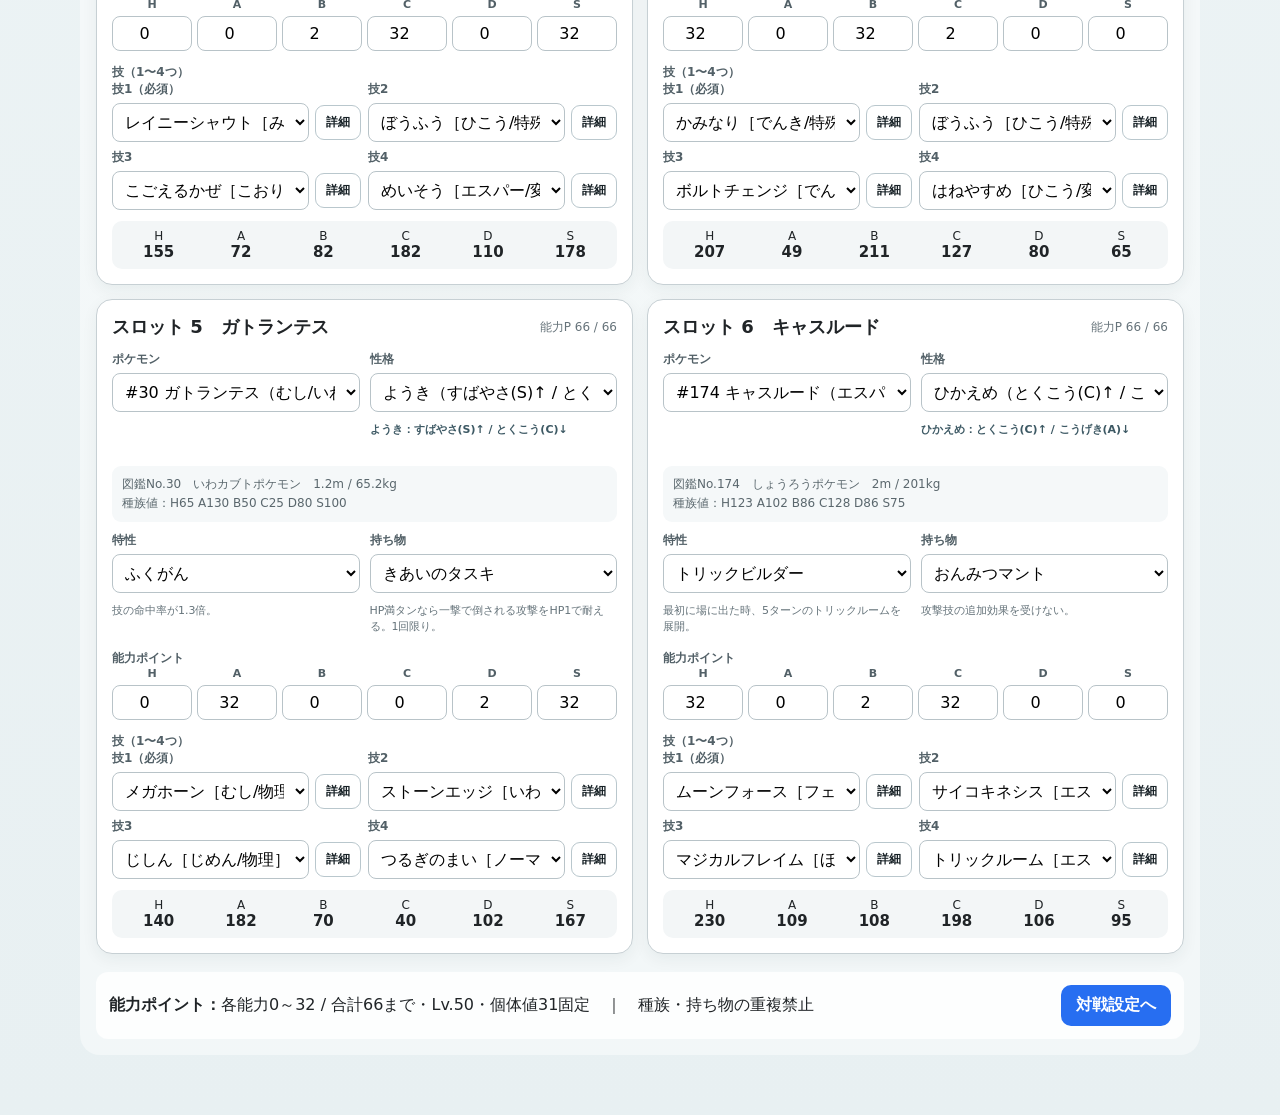
==== commit e3eb78f4: "Add files via upload" ====
--- a/index.html
+++ b/index.html
@@ -262,7 +262,7 @@
           <span id="research-progress-meta"></span>
           <span id="research-status" class="research-status">待機中</span>
         </div>
-        <p class="research-note">シミュレーションはアプリを開いている間だけ進みます。途中結果はIndexedDBへ保存されるため、停止・再開できます。画面を閉じても完了済み集計は残ります。高速研究コアは大量試行向けで、通常対戦と同じデータ・能力値・タイプ相性・主要な技/特性/持ち物/場効果を使用します。強いCPUでは研究を世代に区切り、前世代の使用率・勝率・主要な型（種族＋特性＋主要技）・直接対面実績を固定して、次世代で対策構築を探索します。環境推移は累積平均ではなく区間ごとの使用率・勝率を保存します。極端に特殊な専用効果は簡略化される場合があります。</p>
+        <p class="research-note">シミュレーションはアプリを開いている間だけ進みます。途中結果はIndexedDBへ保存されるため、停止・再開できます。画面を閉じても完了済み集計は残ります。高速研究コアは大量試行向けで、通常対戦と同じデータ・能力値・タイプ相性・主要な技/特性/持ち物/場効果を使用します。強いCPUでは研究を世代に区切り、直近世代45%を最重視する指数移動平均で、過去世代の採用率・勝率・技・特性・持ち物・性格・基礎ポイント・直接対面実績を引き継ぎ、次世代で対策構築を探索します。環境推移は累積平均ではなく区間ごとの全種族・技・特性・持ち物・直接対面を区間統計として保存し、CSV/JSON出力にも含めます（v13.0.3以前の履歴は保存済み範囲のみ）。極端に特殊な専用効果は簡略化される場合があります。</p>
       </section>
 
       <div id="research-summary" class="research-kpi-grid"></div>
@@ -270,11 +270,11 @@
       <details class="research-table-panel" open><summary>ポケモン使用率・選出率・勝率</summary>
         <div class="research-table-scroll"><table><thead><tr><th>ポケモン</th><th>構築採用率</th><th>選出率</th><th>先発率</th><th>選出時勝率</th><th>KO</th><th>被KO</th></tr></thead><tbody id="research-species-body"></tbody></table></div>
       </details>
-      <div class="notice research-per-species-note">技・特性・持ち物の使用率は、下の「ポケモン別：技・特性・持ち物」でポケモンごとに表示します。</div>
-      <details class="research-table-panel"><summary>よく使われる性格・能力P</summary>
-        <div class="research-table-scroll"><table><thead><tr><th>ポケモン</th><th>性格</th><th>能力P H/A/B/C/D/S</th><th>採用数</th></tr></thead><tbody id="research-spreads-body"></tbody></table></div>
+      <div class="notice research-per-species-note">技・特性・持ち物・性格・基礎ポイントは、下の「ポケモン別詳細」で種族ごとに表示します。</div>
+      <details class="research-table-panel"><summary>選択したポケモンの性格・基礎ポイント</summary>
+        <div class="research-table-scroll"><table><thead><tr><th>ポケモン</th><th>性格</th><th>能力P H/A/B/C/D/S</th><th>採用数</th><th>採用率</th><th>構築勝利数</th><th>構築勝率</th></tr></thead><tbody id="research-spreads-body"></tbody></table></div>
       </details>
-      <details class="research-table-panel" open><summary>ポケモン別：技・特性・持ち物</summary>
+      <details class="research-table-panel" open><summary>ポケモン別：技・特性・持ち物・性格・基礎ポイント</summary>
         <div class="research-species-detail-toolbar"><label>ポケモン<select id="research-species-detail-select"></select></label><span id="research-species-detail-note" class="view-note"></span></div>
         <div id="research-species-detail" class="research-species-detail"></div>
       </details>
